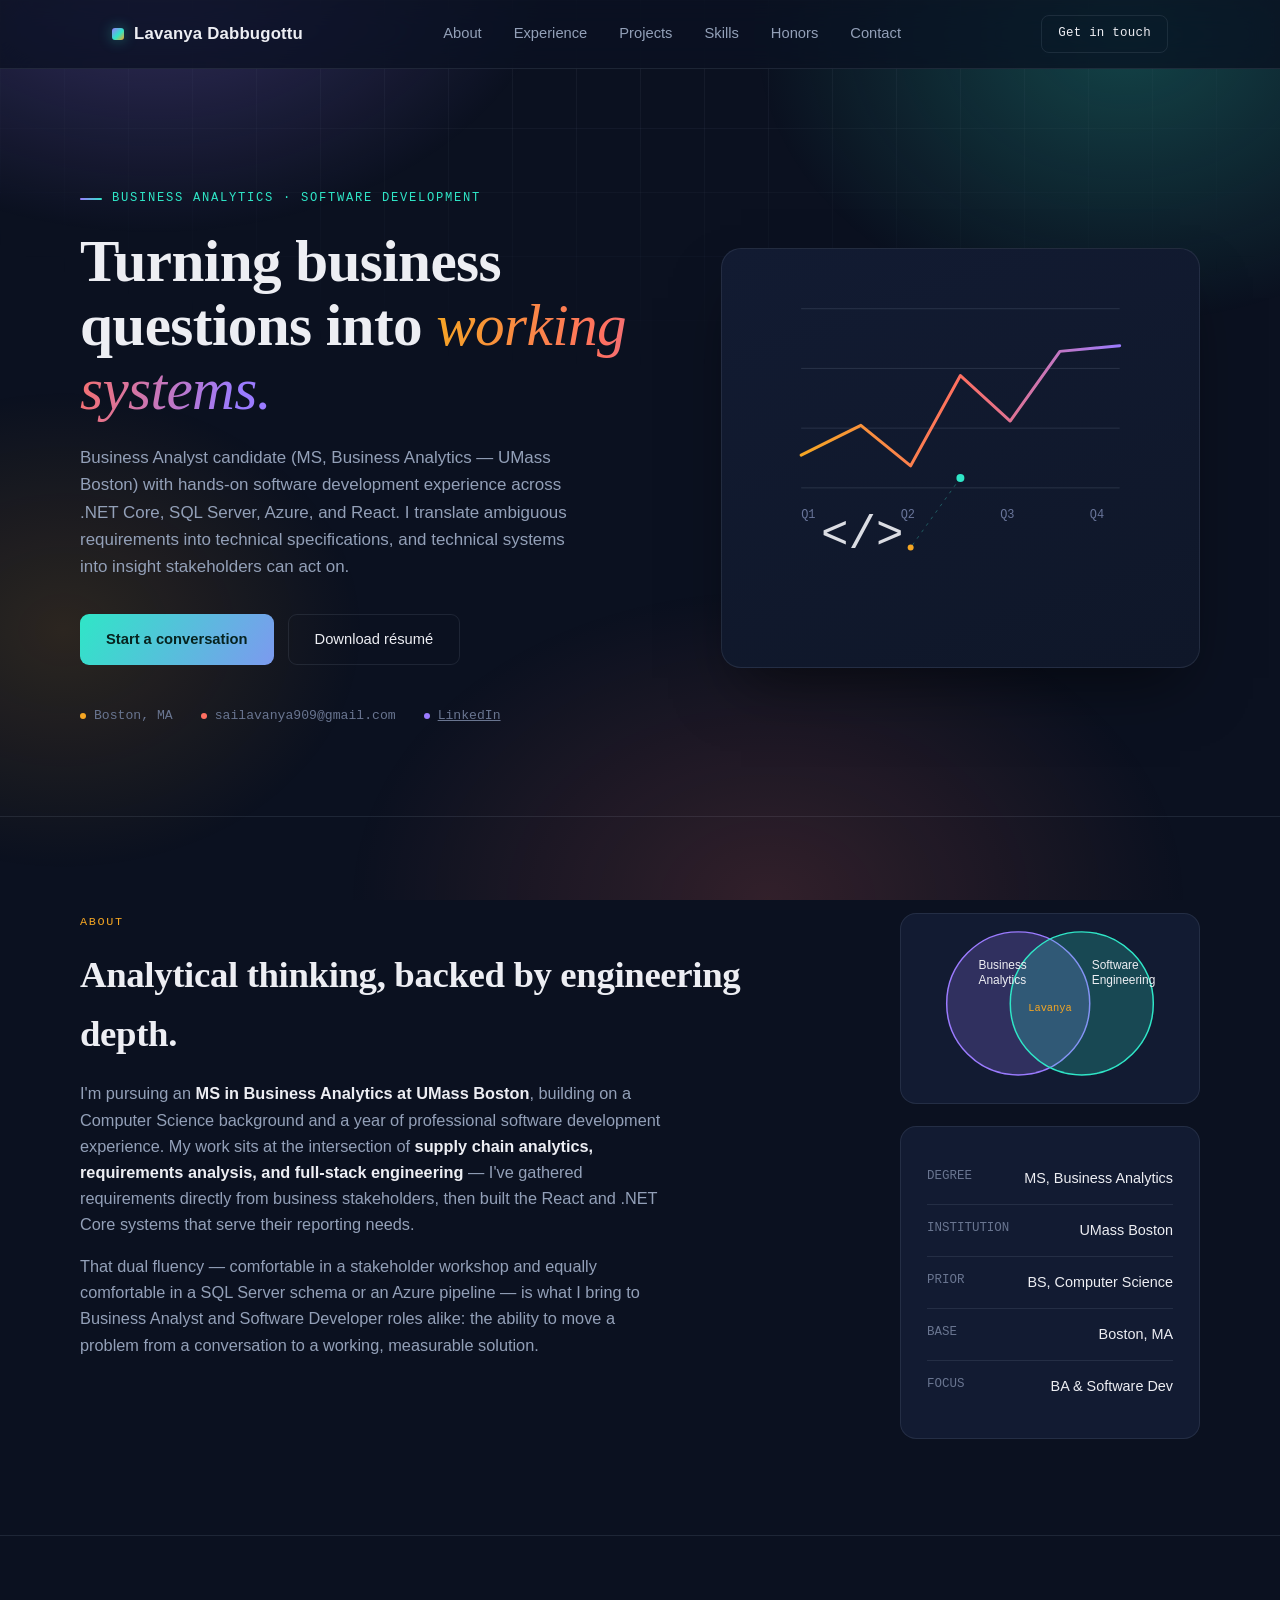
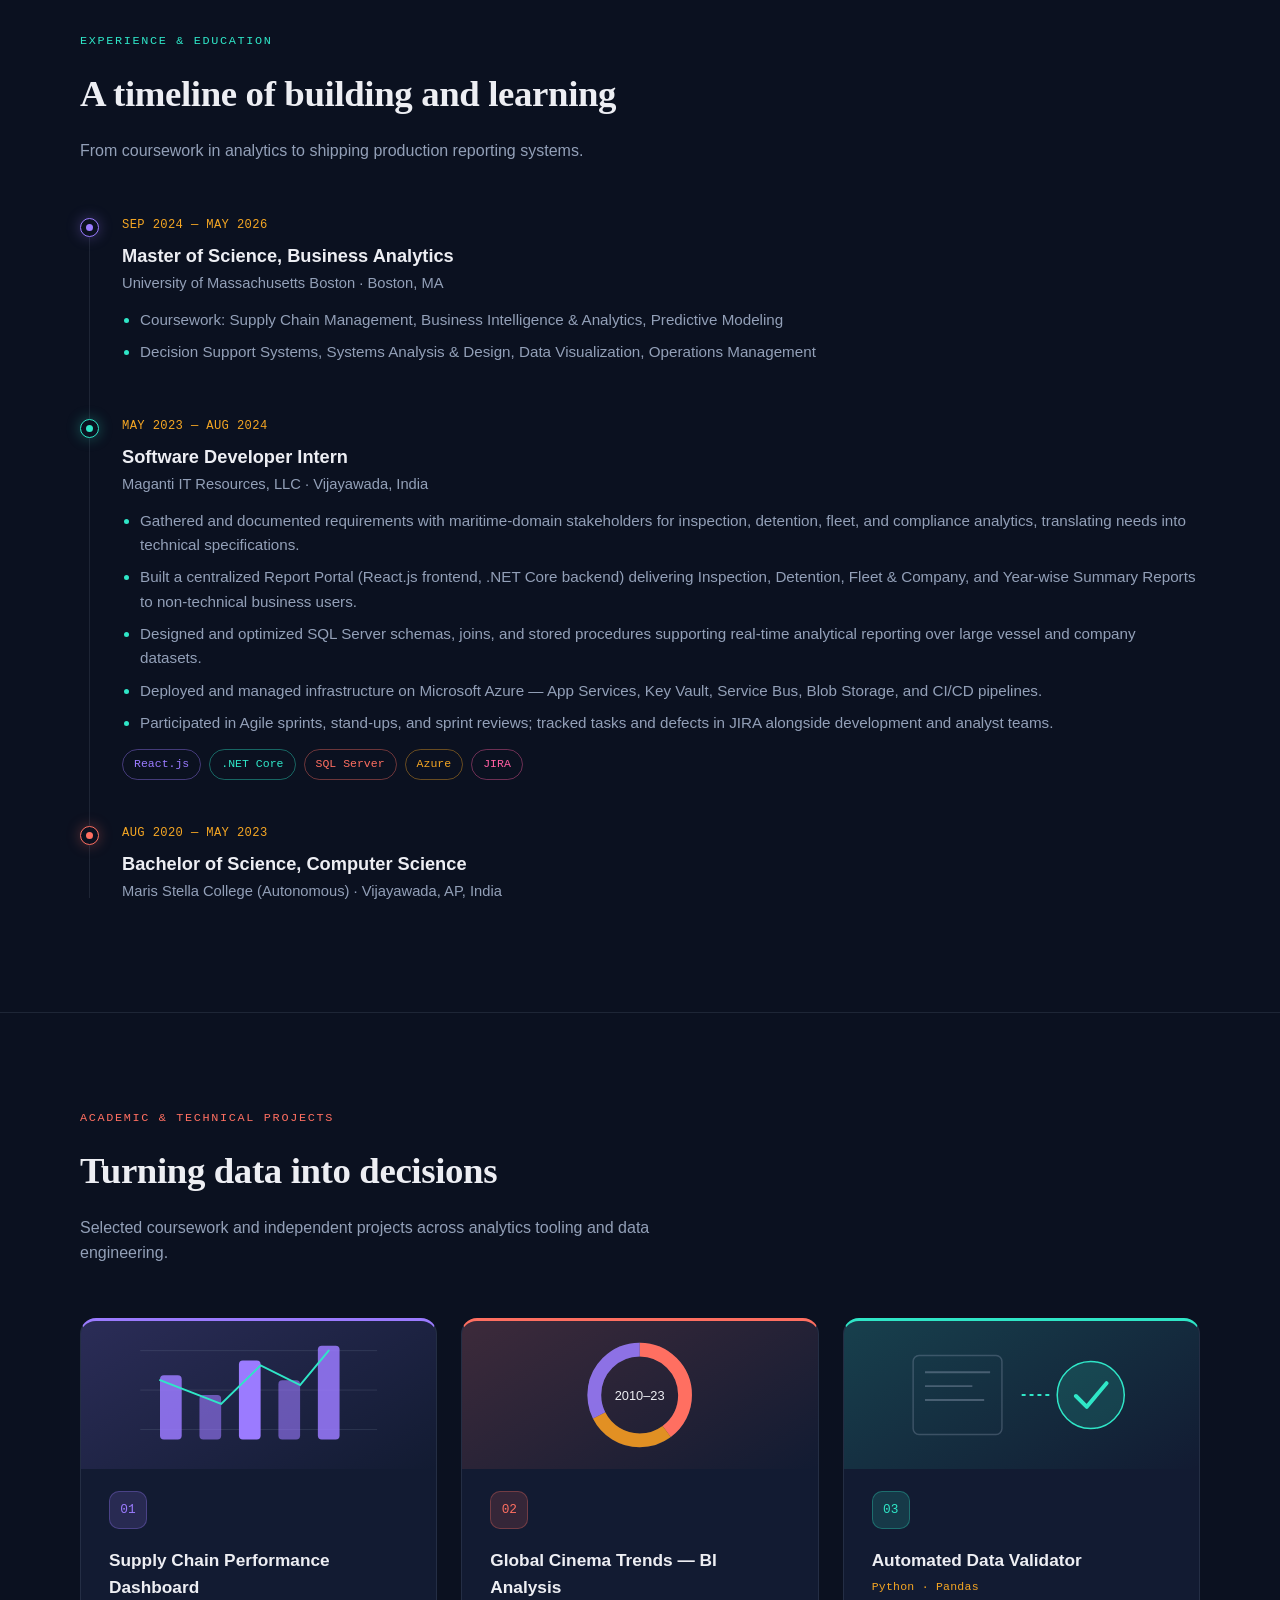
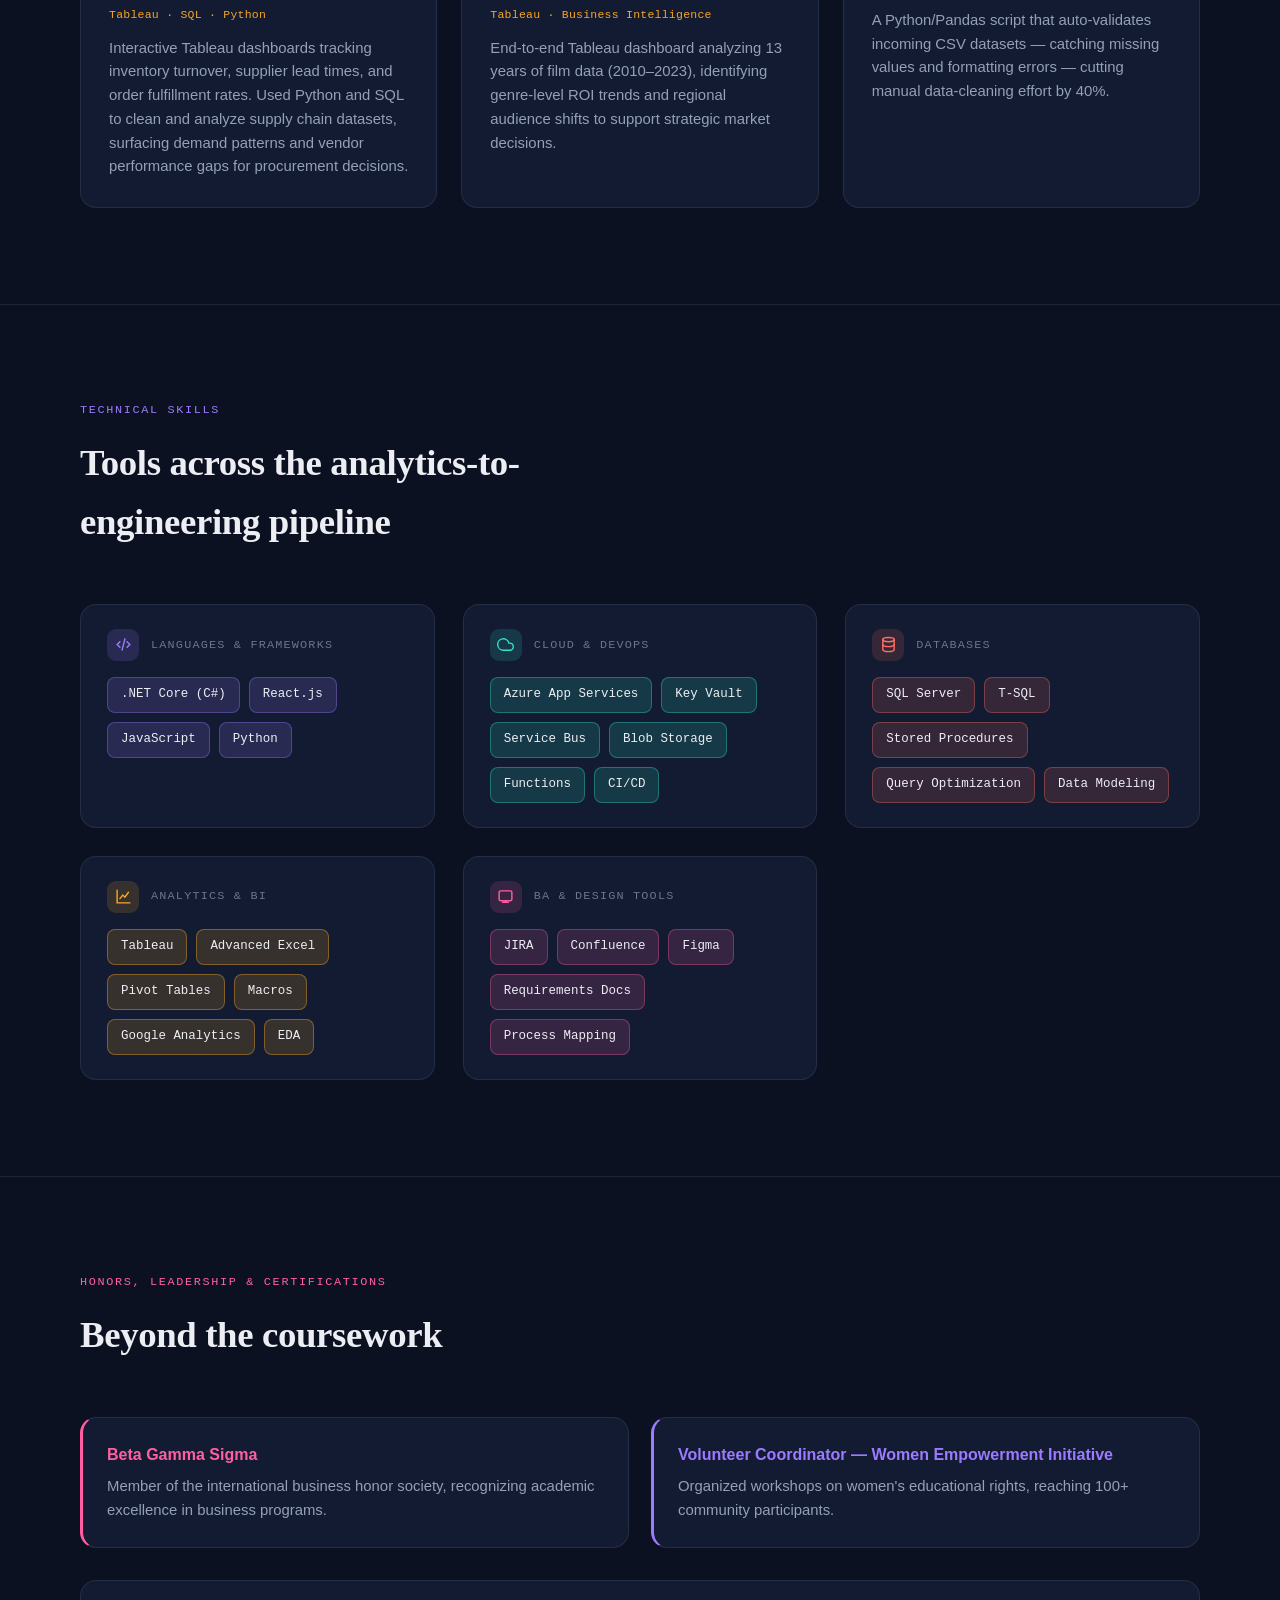
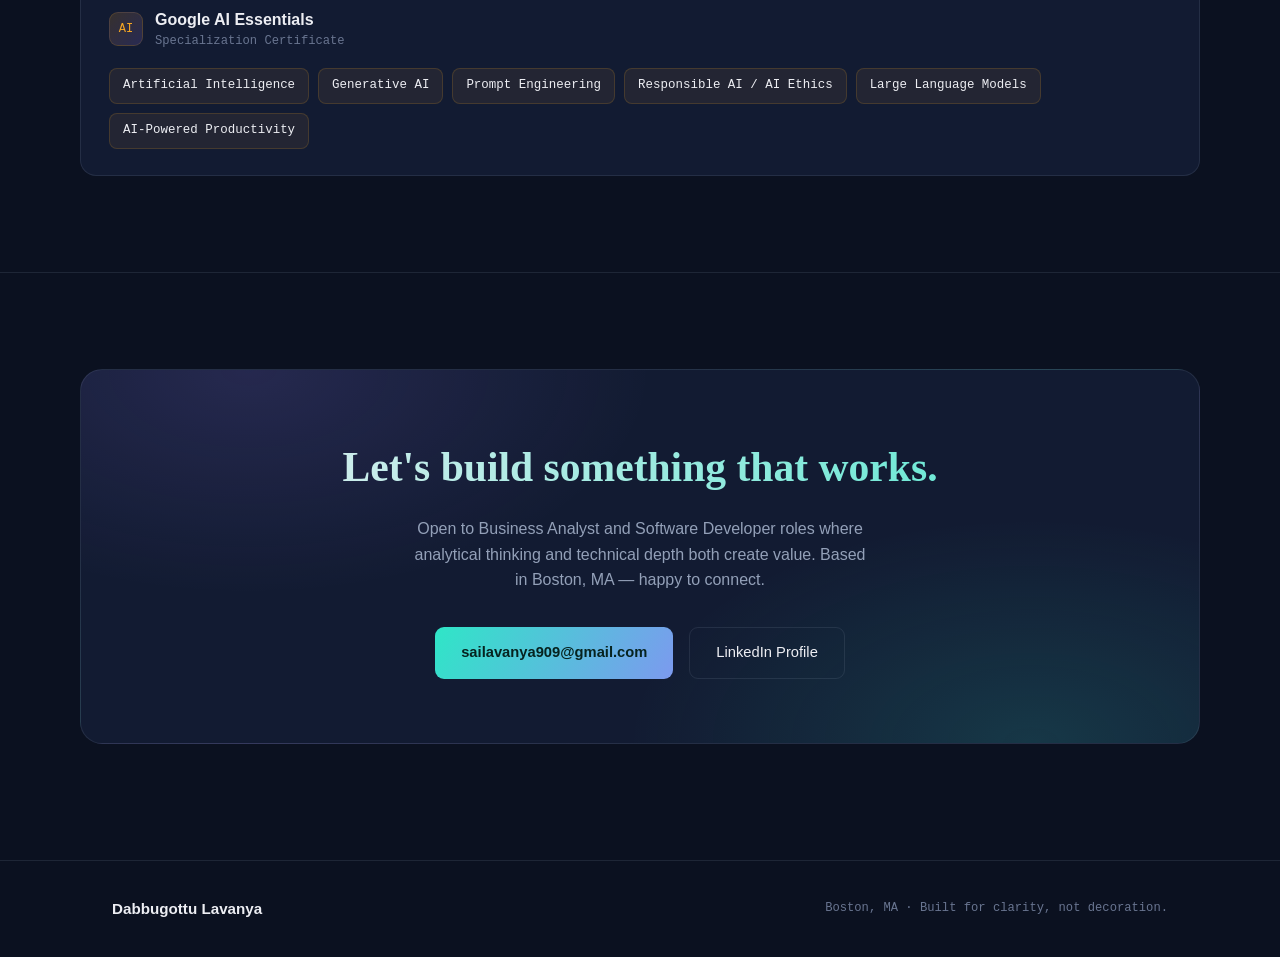
==== index.html @ cbd40937 "Add files via upload" ====
<!DOCTYPE html>
<html lang="en">
<head>
<meta charset="UTF-8">
<meta name="viewport" content="width=device-width, initial-scale=1.0">
<title>Dabbugottu Lavanya — Business Analyst &amp; Software Developer</title>
<meta name="description" content="Portfolio of Dabbugottu Lavanya — Business Analyst candidate and software developer bridging data, analytics, and engineering.">
<style>
  :root{
    --ink:#0B1120;
    --ink-2:#0F1729;
    --panel:#121B32;
    --line: rgba(148,163,184,0.14);
    --text:#EDEEF3;
    --muted:#93A0B8;
    --muted-2:#697590;
    --amber:#F5A623;
    --amber-soft: rgba(245,166,35,0.16);
    --teal:#2FE6C7;
    --teal-soft: rgba(47,230,199,0.15);
    --coral:#FF6F61;
    --coral-soft: rgba(255,111,97,0.15);
    --violet:#9B7BFF;
    --violet-soft: rgba(155,123,255,0.16);
    --pink:#FF5FA2;
    --pink-soft: rgba(255,95,162,0.15);
    --serif: "Fraunces", "Iowan Old Style", Georgia, serif;
    --display: "Space Grotesk", "Inter", sans-serif;
    --body: "Inter", -apple-system, BlinkMacSystemFont, "Segoe UI", sans-serif;
    --mono: "JetBrains Mono", ui-monospace, SFMono-Regular, Menlo, monospace;
  }

  *{box-sizing:border-box;}
  html{scroll-behavior:smooth;}
  body{
    margin:0;
    background:var(--ink);
    color:var(--text);
    font-family:var(--body);
    line-height:1.6;
    -webkit-font-smoothing:antialiased;
  }
  @media (prefers-reduced-motion: reduce){
    *{animation-duration:0.01ms !important; animation-iteration-count:1 !important; transition-duration:0.01ms !important; scroll-behavior:auto !important;}
  }

  .bg-grid{
    position:fixed; inset:0; z-index:0; pointer-events:none;
    background-image:
      linear-gradient(var(--line) 1px, transparent 1px),
      linear-gradient(90deg, var(--line) 1px, transparent 1px);
    background-size: 64px 64px;
    -webkit-mask-image: radial-gradient(ellipse 100% 60% at 50% 0%, black 10%, transparent 70%);
            mask-image: radial-gradient(ellipse 100% 60% at 50% 0%, black 10%, transparent 70%);
    opacity:0.6;
  }
  .bg-mesh{
    position:fixed; inset:0; z-index:0; pointer-events:none;
    background:
      radial-gradient(680px 480px at 12% -6%, rgba(155,123,255,0.30), transparent 60%),
      radial-gradient(620px 480px at 88% 4%, rgba(47,230,199,0.24), transparent 60%),
      radial-gradient(700px 520px at 60% 100%, rgba(255,111,97,0.16), transparent 60%),
      radial-gradient(500px 400px at 5% 70%, rgba(245,166,35,0.14), transparent 60%);
  }

  a{color:inherit;}
  .wrap{max-width:1120px; margin:0 auto; padding:0 32px; position:relative; z-index:1;}
  section{position:relative; z-index:1;}

  /* NAV */
  header#nav{
    position:sticky; top:0; z-index:100;
    background:rgba(11,17,32,0.78);
    backdrop-filter: blur(14px) saturate(140%);
    border-bottom:1px solid var(--line);
  }
  .navrow{max-width:1120px; margin:0 auto; padding:0 32px; height:68px; display:flex; align-items:center; justify-content:space-between;}
  .brand{font-family:var(--display); font-weight:600; font-size:1.05rem; letter-spacing:0.01em; display:flex; align-items:center; gap:10px;}
  .brand-mark{
    width:12px;height:12px;border-radius:3px;
    background: linear-gradient(135deg, var(--violet), var(--teal) 55%, var(--amber));
    box-shadow: 0 0 14px rgba(47,230,199,0.4);
  }
  nav.links{display:flex; gap:2rem; font-size:0.92rem; color:var(--muted);}
  nav.links a{position:relative; padding:6px 0; text-decoration:none; transition:color .25s ease;}
  nav.links a:hover{color:var(--text);}
  nav.links a::after{
    content:""; position:absolute; left:0; bottom:0; width:0; height:2px;
    background:linear-gradient(90deg, var(--teal), var(--violet)); transition:width .25s ease;
  }
  nav.links a:hover::after{width:100%;}
  .nav-cta{
    font-family:var(--mono); font-size:0.78rem; letter-spacing:0.02em;
    border:1px solid var(--line); padding:8px 16px; border-radius:8px;
    color:var(--text); text-decoration:none; transition:all .25s ease;
  }
  .nav-cta:hover{border-color:var(--violet); color:var(--violet); box-shadow:0 0 0 3px var(--violet-soft);}
  .navtoggle{display:none;}

  /* HERO */
  .hero{
    padding:120px 0 90px;
    display:grid; grid-template-columns: 1.1fr 0.9fr; gap:56px; align-items:center;
  }
  .eyebrow{
    font-family:var(--mono); font-size:0.76rem; letter-spacing:0.14em; text-transform:uppercase;
    color:var(--teal); display:flex; align-items:center; gap:10px; margin-bottom:22px;
  }
  .eyebrow::before{content:""; width:22px; height:2px; border-radius:2px; background:linear-gradient(90deg, var(--violet), var(--teal));}
  h1.hero-title{
    font-family:var(--serif); font-weight:600; font-size:clamp(2.4rem, 5vw, 3.7rem);
    line-height:1.08; margin:0 0 22px; letter-spacing:-0.01em;
  }
  h1.hero-title em{
    font-style:italic; font-weight:500;
    background: linear-gradient(100deg, var(--amber), var(--coral) 45%, var(--violet) 90%);
    -webkit-background-clip:text; background-clip:text; color:transparent;
  }
  .hero-desc{color:var(--muted); font-size:1.06rem; max-width:52ch; margin:0 0 34px;}
  .hero-cta{display:flex; gap:14px; flex-wrap:wrap; margin-bottom:40px;}
  .btn{
    font-family:var(--display); font-weight:500; font-size:0.92rem;
    padding:13px 26px; border-radius:9px; text-decoration:none; display:inline-flex; align-items:center; gap:8px;
    transition:transform .25s ease, box-shadow .25s ease, background .25s ease;
  }
  .btn-primary{background:linear-gradient(120deg, var(--teal), var(--violet) 140%); color:#06231F; font-weight:600;}
  .btn-primary:hover{transform:translateY(-2px); box-shadow:0 12px 30px rgba(155,123,255,0.32);}
  .btn-ghost{border:1px solid var(--line); color:var(--text);}
  .btn-ghost:hover{border-color:var(--coral); color:var(--coral); transform:translateY(-2px);}

  .hero-meta{display:flex; gap:28px; flex-wrap:wrap; font-family:var(--mono); font-size:0.82rem; color:var(--muted-2);}
  .hero-meta span{display:flex; align-items:center; gap:8px;}
  .hero-meta span:nth-child(1) .dot{background:var(--amber);}
  .hero-meta span:nth-child(2) .dot{background:var(--coral);}
  .hero-meta span:nth-child(3) .dot{background:var(--violet);}
  .dot{width:6px; height:6px; border-radius:50%; background:var(--amber); display:inline-block;}

  /* SIGNATURE VISUAL: data -> code */
  .signature{
    position:relative; height:420px; display:flex; align-items:center; justify-content:center;
  }
  .sig-card{
    position:relative; width:100%; height:100%; border-radius:20px;
    background: linear-gradient(160deg, var(--panel), var(--ink-2));
    border:1px solid var(--line);
    overflow:hidden;
    box-shadow: 0 30px 60px -20px rgba(0,0,0,0.55);
  }
  .sig-card svg{width:100%; height:100%; display:block;}

  /* SECTION GENERIC */
  .section{padding:96px 0;}
  .section-head{margin-bottom:52px; max-width:64ch;}
  .section-tag{
    font-family:var(--mono); font-size:0.74rem; letter-spacing:0.14em; text-transform:uppercase;
    color:var(--amber); margin-bottom:14px; display:block;
  }
  #experience .section-tag{color:var(--teal);}
  #projects .section-tag{color:var(--coral);}
  #skills .section-tag{color:var(--violet);}
  #honors .section-tag{color:var(--pink);}
  .section-title{font-family:var(--serif); font-size:clamp(1.7rem,3vw,2.3rem); font-weight:600; margin:0 0 14px; letter-spacing:-0.01em;}
  .section-sub{color:var(--muted); font-size:1rem; margin:0;}
  .divider{height:1px; background:var(--line); border:none; margin:0;}

  /* ABOUT */
  .about-grid{display:grid; grid-template-columns: 1fr 300px; gap:56px; align-items:start;}
  .about-text p{color:var(--muted); font-size:1.02rem; max-width:64ch;}
  .about-text strong{color:var(--text); font-weight:600;}
  .stat-panel{border:1px solid var(--line); border-radius:16px; padding:26px; background:var(--panel);}
  .about-visual{border:1px solid var(--line); border-radius:16px; background:var(--panel); margin-bottom:22px; overflow:hidden;}
  .about-visual svg{width:100%; height:auto; display:block;}
  .stat-row{display:flex; justify-content:space-between; padding:14px 0; border-bottom:1px solid var(--line); font-size:0.9rem;}
  .stat-row:last-child{border-bottom:none;}
  .stat-row span:first-child{color:var(--muted-2); font-family:var(--mono); font-size:0.78rem;}
  .stat-row span:last-child{color:var(--text); font-weight:500; text-align:right;}

  /* TIMELINE */
  .timeline{position:relative; margin-top:10px;}
  .timeline::before{
    content:""; position:absolute; left:9px; top:6px; bottom:6px; width:1px; background:var(--line);
  }
  .t-item{position:relative; padding:0 0 44px 42px;}
  .t-item:last-child{padding-bottom:0;}
  .t-dot{
    position:absolute; left:0; top:2px; width:19px; height:19px; border-radius:50%;
    background:var(--ink); border:1px solid var(--teal);
    display:flex; align-items:center; justify-content:center;
  }
  .t-dot::after{content:""; width:7px; height:7px; border-radius:50%; background:var(--teal);}
  .t-item:nth-child(1) .t-dot{border-color:var(--violet); box-shadow:0 0 14px rgba(155,123,255,0.35);}
  .t-item:nth-child(1) .t-dot::after{background:var(--violet);}
  .t-item:nth-child(2) .t-dot{border-color:var(--teal); box-shadow:0 0 14px rgba(47,230,199,0.35);}
  .t-item:nth-child(3) .t-dot{border-color:var(--coral); box-shadow:0 0 14px rgba(255,111,97,0.35);}
  .t-item:nth-child(3) .t-dot::after{background:var(--coral);}
  .t-period{font-family:var(--mono); font-size:0.76rem; color:var(--amber); letter-spacing:0.03em;}
  .t-role{font-family:var(--display); font-size:1.14rem; font-weight:600; margin:6px 0 2px;}
  .t-org{color:var(--muted); font-size:0.92rem; margin-bottom:12px;}
  .t-list{margin:0; padding-left:18px; color:var(--muted); font-size:0.95rem;}
  .t-list li{margin-bottom:8px;}
  .t-list li::marker{color:var(--teal);}
  .t-tags{display:flex; gap:8px; flex-wrap:wrap; margin-top:14px;}
  .tag{
    font-family:var(--mono); font-size:0.72rem; padding:5px 11px; border-radius:20px;
    border:1px solid var(--line); color:var(--muted);
  }
  .t-tags .tag:nth-child(1){border-color:rgba(155,123,255,0.4); color:var(--violet);}
  .t-tags .tag:nth-child(2){border-color:rgba(47,230,199,0.4); color:var(--teal);}
  .t-tags .tag:nth-child(3){border-color:rgba(255,111,97,0.4); color:var(--coral);}
  .t-tags .tag:nth-child(4){border-color:rgba(245,166,35,0.4); color:var(--amber);}
  .t-tags .tag:nth-child(5){border-color:rgba(255,95,162,0.4); color:var(--pink);}

  /* PROJECTS */
  .card-grid{display:grid; grid-template-columns:repeat(auto-fit,minmax(300px,1fr)); gap:24px;}
  .p-card{
    border:1px solid var(--line); border-radius:16px; padding:0 0 28px; background:var(--panel);
    border-top:3px solid transparent; overflow:hidden;
    transition: transform .3s ease, border-color .3s ease, box-shadow .3s ease;
  }
  .p-card:nth-child(1){border-top-color:var(--violet);}
  .p-card:nth-child(2){border-top-color:var(--coral);}
  .p-card:nth-child(3){border-top-color:var(--teal);}
  .p-card:hover{transform:translateY(-6px); box-shadow:0 20px 40px -18px rgba(0,0,0,0.55);}
  .p-card:nth-child(1):hover{border-color: rgba(155,123,255,0.4);}
  .p-card:nth-child(2):hover{border-color: rgba(255,111,97,0.4);}
  .p-card:nth-child(3):hover{border-color: rgba(47,230,199,0.4);}
  .p-visual{width:100%; height:148px; display:block;}
  .p-card:nth-child(1) .p-visual{background:linear-gradient(150deg, rgba(155,123,255,0.18), transparent);}
  .p-card:nth-child(2) .p-visual{background:linear-gradient(150deg, rgba(255,111,97,0.18), transparent);}
  .p-card:nth-child(3) .p-visual{background:linear-gradient(150deg, rgba(47,230,199,0.18), transparent);}
  .p-body{padding:22px 28px 0;}
  .p-icon{
    width:38px; height:38px; border-radius:10px; margin-bottom:18px;
    display:flex; align-items:center; justify-content:center; font-family:var(--mono); font-size:0.8rem;
  }
  .p-card:nth-child(1) .p-icon{background:var(--violet-soft); border:1px solid rgba(155,123,255,0.3); color:var(--violet);}
  .p-card:nth-child(2) .p-icon{background:var(--coral-soft); border:1px solid rgba(255,111,97,0.3); color:var(--coral);}
  .p-card:nth-child(3) .p-icon{background:var(--teal-soft); border:1px solid rgba(47,230,199,0.3); color:var(--teal);}
  .p-title{font-family:var(--display); font-size:1.08rem; font-weight:600; margin:0 0 4px;}
  .p-stack{font-family:var(--mono); font-size:0.72rem; color:var(--amber); margin-bottom:12px; letter-spacing:0.02em;}
  .p-desc{color:var(--muted); font-size:0.93rem; margin:0;}

  /* SKILLS */
  .skill-groups{display:grid; grid-template-columns:repeat(auto-fit,minmax(260px,1fr)); gap:28px;}
  .skill-card{border:1px solid var(--line); border-radius:16px; padding:24px 26px; background:var(--panel);}
  .skill-head{display:flex; align-items:center; gap:12px; margin-bottom:16px;}
  .skill-icon{width:32px; height:32px; border-radius:9px; display:flex; align-items:center; justify-content:center; flex-shrink:0;}
  .skill-icon svg{width:17px; height:17px;}
  .skill-card:nth-child(1) .skill-icon{background:var(--violet-soft); color:var(--violet);}
  .skill-card:nth-child(2) .skill-icon{background:var(--teal-soft); color:var(--teal);}
  .skill-card:nth-child(3) .skill-icon{background:var(--coral-soft); color:var(--coral);}
  .skill-card:nth-child(4) .skill-icon{background:var(--amber-soft); color:var(--amber);}
  .skill-card:nth-child(5) .skill-icon{background:var(--pink-soft); color:var(--pink);}
  .skill-cat{
    font-family:var(--mono); font-size:0.74rem; letter-spacing:0.1em; text-transform:uppercase;
    color:var(--muted-2); margin-bottom:0;
  }
  .chip-row{display:flex; flex-wrap:wrap; gap:9px;}
  .chip{
    font-family:var(--mono); font-size:0.78rem; padding:7px 13px; border-radius:8px;
    background:rgba(232,163,61,0.08); border:1px solid var(--amber-soft); color:var(--text);
    transition: background .25s ease, border-color .25s ease, transform .25s ease;
  }
  .chip:hover{transform:translateY(-2px);}
  .skill-card:nth-child(1) .chip{background:var(--violet-soft); border-color:rgba(155,123,255,0.35);}
  .skill-card:nth-child(1) .chip:hover{background:rgba(155,123,255,0.28);}
  .skill-card:nth-child(2) .chip{background:var(--teal-soft); border-color:rgba(47,230,199,0.35);}
  .skill-card:nth-child(2) .chip:hover{background:rgba(47,230,199,0.28);}
  .skill-card:nth-child(3) .chip{background:var(--coral-soft); border-color:rgba(255,111,97,0.35);}
  .skill-card:nth-child(3) .chip:hover{background:rgba(255,111,97,0.28);}
  .skill-card:nth-child(4) .chip{background:var(--amber-soft); border-color:rgba(245,166,35,0.4);}
  .skill-card:nth-child(4) .chip:hover{background:rgba(245,166,35,0.3);}
  .skill-card:nth-child(5) .chip{background:var(--pink-soft); border-color:rgba(255,95,162,0.35);}
  .skill-card:nth-child(5) .chip:hover{background:rgba(255,95,162,0.28);}

  /* HONORS */
  .honor-grid{display:grid; grid-template-columns:repeat(auto-fit,minmax(280px,1fr)); gap:22px;}
  .honor-card{border:1px solid var(--line); border-radius:16px; padding:24px; background:var(--panel); border-left:3px solid var(--pink);}
  .honor-card:nth-child(2){border-left-color:var(--violet);}
  .honor-card:nth-child(2) .honor-title{color:var(--violet);}
  .honor-title{font-family:var(--display); font-weight:600; font-size:1rem; margin:0 0 8px; color:var(--pink);}
  .honor-desc{color:var(--muted); font-size:0.93rem; margin:0;}

  .cert-strip{margin-top:32px; border:1px solid var(--line); border-radius:16px; padding:26px 28px; background:var(--panel);}
  .cert-head{display:flex; align-items:center; gap:12px; margin-bottom:16px;}
  .cert-badge{width:34px;height:34px;border-radius:9px; background:linear-gradient(135deg, var(--amber-soft), var(--violet-soft)); border:1px solid var(--amber-soft); display:flex; align-items:center; justify-content:center; color:var(--amber); font-family:var(--mono); font-size:0.75rem;}
  .cert-name{font-family:var(--display); font-weight:600; font-size:1rem;}
  .cert-issuer{font-family:var(--mono); font-size:0.76rem; color:var(--muted-2);}

  /* CONTACT */
  .contact{
    border:1px solid var(--line); border-radius:22px; padding:64px 48px; text-align:center;
    background:
      radial-gradient(ellipse 60% 100% at 15% 0%, rgba(155,123,255,0.14), transparent 60%),
      radial-gradient(ellipse 60% 100% at 85% 100%, rgba(47,230,199,0.14), transparent 60%),
      var(--panel);
  }
  .contact h2{font-family:var(--serif); font-size:clamp(1.8rem,3.4vw,2.6rem); margin:0 0 16px;
    background:linear-gradient(100deg, var(--text), var(--teal) 120%);
    -webkit-background-clip:text; background-clip:text; color:transparent;
  }
  .contact p{color:var(--muted); max-width:52ch; margin:0 auto 34px;}
  .contact-links{display:flex; gap:16px; justify-content:center; flex-wrap:wrap;}

  footer{border-top:1px solid var(--line); padding:36px 0; margin-top:20px;}
  .footer-row{display:flex; justify-content:space-between; align-items:center; flex-wrap:wrap; gap:14px;}
  .footer-brand{font-family:var(--display); font-weight:600; font-size:0.95rem;}
  .footer-note{font-family:var(--mono); font-size:0.76rem; color:var(--muted-2);}

  #toTop{
    position:fixed; right:26px; bottom:26px; width:46px; height:46px; border-radius:50%;
    background:var(--panel); border:1px solid var(--line); color:var(--teal);
    display:flex; align-items:center; justify-content:center; cursor:pointer;
    opacity:0; pointer-events:none; transition:all .3s ease; z-index:200;
  }
  #toTop.show{opacity:1; pointer-events:auto;}
  #toTop:hover{border-color:var(--teal); transform:translateY(-3px);}

  .reveal{opacity:0; transform:translateY(18px); transition:opacity .7s ease, transform .7s ease;}
  .reveal.in{opacity:1; transform:translateY(0);}

  @media (max-width: 860px){
    nav.links{display:none;}
    .hero{grid-template-columns:1fr; padding-top:100px;}
    .signature{height:280px; order:-1;}
    .about-grid{grid-template-columns:1fr;}
  }
  @media (max-width:520px){
    .wrap{padding:0 20px;}
    .navrow{padding:0 20px;}
    .contact{padding:44px 24px;}
  }
</style>
</head>
<body>

<div class="bg-mesh"></div>
<div class="bg-grid"></div>

<header id="nav">
  <div class="navrow">
    <div class="brand"><span class="brand-mark"></span>Lavanya Dabbugottu</div>
    <nav class="links">
      <a href="#about">About</a>
      <a href="#experience">Experience</a>
      <a href="#projects">Projects</a>
      <a href="#skills">Skills</a>
      <a href="#honors">Honors</a>
      <a href="#contact">Contact</a>
    </nav>
    <a class="nav-cta" href="mailto:sailavanya909@gmail.com">Get in touch</a>
  </div>
</header>

<section class="hero wrap">
  <div>
    <span class="eyebrow">Business Analytics · Software Development</span>
    <h1 class="hero-title">Turning business questions into <em>working systems.</em></h1>
    <p class="hero-desc">Business Analyst candidate (MS, Business Analytics — UMass Boston) with hands-on software development experience across .NET Core, SQL Server, Azure, and React. I translate ambiguous requirements into technical specifications, and technical systems into insight stakeholders can act on.</p>
    <div class="hero-cta">
      <a class="btn btn-primary" href="#contact">Start a conversation</a>
      <a class="btn btn-ghost" href="resume.pdf" download>Download résumé</a>
    </div>
    <div class="hero-meta">
      <span><span class="dot"></span>Boston, MA</span>
      <span><span class="dot"></span>sailavanya909@gmail.com</span>
      <span><span class="dot"></span><a href="https://linkedin.com/in/lavanya-dabbugottu-8b7a2323a" target="_blank" rel="noopener">LinkedIn</a></span>
    </div>
  </div>
  <div class="signature">
    <div class="sig-card">
      <svg viewBox="0 0 400 420" xmlns="http://www.w3.org/2000/svg">
        <defs>
          <linearGradient id="lineGrad" x1="0" y1="0" x2="1" y2="0">
            <stop offset="0%" stop-color="#F5A623"/>
            <stop offset="50%" stop-color="#FF6F61"/>
            <stop offset="100%" stop-color="#9B7BFF"/>
          </linearGradient>
        </defs>
        <g stroke="rgba(148,163,184,0.18)" stroke-width="1">
          <line x1="40" y1="60" x2="360" y2="60"/>
          <line x1="40" y1="120" x2="360" y2="120"/>
          <line x1="40" y1="180" x2="360" y2="180"/>
          <line x1="40" y1="240" x2="360" y2="240"/>
        </g>
        <polyline points="40,220 100,190 150,205 200,140 250,160 300,90 360,110"
          fill="none" stroke="url(#lineGrad)" stroke-width="3" stroke-linecap="round" stroke-linejoin="round">
          <animate attributeName="points"
            values="40,220 100,190 150,205 200,140 250,160 300,90 360,110;
                    40,200 100,170 150,225 200,120 250,180 300,110 360,90;
                    40,220 100,190 150,205 200,140 250,160 300,90 360,110"
            dur="7s" repeatCount="indefinite"/>
        </polyline>
        <g font-family="JetBrains Mono, monospace" font-size="12" fill="#69759A">
          <text x="40" y="270">Q1</text>
          <text x="140" y="270">Q2</text>
          <text x="240" y="270">Q3</text>
          <text x="330" y="270">Q4</text>
        </g>
        <g transform="translate(60,300)">
          <text font-family="Space Grotesk, monospace" font-size="46" fill="#EDEEF3" opacity="0.92">&lt;/&gt;</text>
        </g>
        <g stroke="rgba(63,214,196,0.35)" stroke-width="1" stroke-dasharray="3 5">
          <line x1="200" y1="230" x2="150" y2="300"/>
        </g>
        <circle cx="200" cy="230" r="4" fill="#2FE6C7"/>
        <circle cx="150" cy="300" r="3" fill="#F5A623"/>
      </svg>
    </div>
  </div>
</section>

<hr class="divider">

<section id="about" class="section wrap reveal">
  <div class="about-grid">
    <div class="about-text">
      <span class="section-tag">About</span>
      <h2 class="section-title">Analytical thinking, backed by engineering depth.</h2>
      <p>I'm pursuing an <strong>MS in Business Analytics at UMass Boston</strong>, building on a Computer Science background and a year of professional software development experience. My work sits at the intersection of <strong>supply chain analytics, requirements analysis, and full-stack engineering</strong> — I've gathered requirements directly from business stakeholders, then built the React and .NET Core systems that serve their reporting needs.</p>
      <p>That dual fluency — comfortable in a stakeholder workshop and equally comfortable in a SQL Server schema or an Azure pipeline — is what I bring to Business Analyst and Software Developer roles alike: the ability to move a problem from a conversation to a working, measurable solution.</p>
    </div>
    <div>
      <div class="about-visual">
        <svg viewBox="0 0 300 190" xmlns="http://www.w3.org/2000/svg">
          <circle cx="118" cy="90" r="72" fill="rgba(155,123,255,0.22)" stroke="#9B7BFF" stroke-width="1.5"/>
          <circle cx="182" cy="90" r="72" fill="rgba(47,230,199,0.22)" stroke="#2FE6C7" stroke-width="1.5"/>
          <text x="78" y="55" font-family="Space Grotesk, sans-serif" font-size="12" fill="#EDEEF3">Business</text>
          <text x="78" y="70" font-family="Space Grotesk, sans-serif" font-size="12" fill="#EDEEF3">Analytics</text>
          <text x="192" y="55" font-family="Space Grotesk, sans-serif" font-size="12" fill="#EDEEF3">Software</text>
          <text x="192" y="70" font-family="Space Grotesk, sans-serif" font-size="12" fill="#EDEEF3">Engineering</text>
          <text x="150" y="98" font-family="JetBrains Mono, monospace" font-size="10.5" fill="#F5A623" text-anchor="middle">Lavanya</text>
        </svg>
      </div>
      <div class="stat-panel">
      <div class="stat-row"><span>DEGREE</span><span>MS, Business Analytics</span></div>
      <div class="stat-row"><span>INSTITUTION</span><span>UMass Boston</span></div>
      <div class="stat-row"><span>PRIOR</span><span>BS, Computer Science</span></div>
      <div class="stat-row"><span>BASE</span><span>Boston, MA</span></div>
      <div class="stat-row"><span>FOCUS</span><span>BA &amp; Software Dev</span></div>
      </div>
    </div>
  </div>
</section>

<hr class="divider">

<section id="experience" class="section wrap reveal">
  <div class="section-head">
    <span class="section-tag">Experience &amp; Education</span>
    <h2 class="section-title">A timeline of building and learning</h2>
    <p class="section-sub">From coursework in analytics to shipping production reporting systems.</p>
  </div>
  <div class="timeline">
    <div class="t-item">
      <div class="t-dot"></div>
      <div class="t-period">SEP 2024 — MAY 2026</div>
      <div class="t-role">Master of Science, Business Analytics</div>
      <div class="t-org">University of Massachusetts Boston · Boston, MA</div>
      <ul class="t-list">
        <li>Coursework: Supply Chain Management, Business Intelligence &amp; Analytics, Predictive Modeling</li>
        <li>Decision Support Systems, Systems Analysis &amp; Design, Data Visualization, Operations Management</li>
      </ul>
    </div>
    <div class="t-item">
      <div class="t-dot"></div>
      <div class="t-period">MAY 2023 — AUG 2024</div>
      <div class="t-role">Software Developer Intern</div>
      <div class="t-org">Maganti IT Resources, LLC · Vijayawada, India</div>
      <ul class="t-list">
        <li>Gathered and documented requirements with maritime-domain stakeholders for inspection, detention, fleet, and compliance analytics, translating needs into technical specifications.</li>
        <li>Built a centralized Report Portal (React.js frontend, .NET Core backend) delivering Inspection, Detention, Fleet &amp; Company, and Year-wise Summary Reports to non-technical business users.</li>
        <li>Designed and optimized SQL Server schemas, joins, and stored procedures supporting real-time analytical reporting over large vessel and company datasets.</li>
        <li>Deployed and managed infrastructure on Microsoft Azure — App Services, Key Vault, Service Bus, Blob Storage, and CI/CD pipelines.</li>
        <li>Participated in Agile sprints, stand-ups, and sprint reviews; tracked tasks and defects in JIRA alongside development and analyst teams.</li>
      </ul>
      <div class="t-tags">
        <span class="tag">React.js</span><span class="tag">.NET Core</span><span class="tag">SQL Server</span><span class="tag">Azure</span><span class="tag">JIRA</span>
      </div>
    </div>
    <div class="t-item">
      <div class="t-dot"></div>
      <div class="t-period">AUG 2020 — MAY 2023</div>
      <div class="t-role">Bachelor of Science, Computer Science</div>
      <div class="t-org">Maris Stella College (Autonomous) · Vijayawada, AP, India</div>
    </div>
  </div>
</section>

<hr class="divider">

<section id="projects" class="section wrap reveal">
  <div class="section-head">
    <span class="section-tag">Academic &amp; Technical Projects</span>
    <h2 class="section-title">Turning data into decisions</h2>
    <p class="section-sub">Selected coursework and independent projects across analytics tooling and data engineering.</p>
  </div>
  <div class="card-grid">
    <div class="p-card">
      <svg class="p-visual" viewBox="0 0 300 150" xmlns="http://www.w3.org/2000/svg">
        <g stroke="rgba(148,163,184,0.16)"><line x1="30" y1="30" x2="270" y2="30"/><line x1="30" y1="70" x2="270" y2="70"/><line x1="30" y1="110" x2="270" y2="110"/></g>
        <rect x="50" y="55" width="22" height="65" rx="4" fill="#9B7BFF" opacity="0.85"/>
        <rect x="90" y="75" width="22" height="45" rx="4" fill="#9B7BFF" opacity="0.6"/>
        <rect x="130" y="40" width="22" height="80" rx="4" fill="#9B7BFF"/>
        <rect x="170" y="60" width="22" height="60" rx="4" fill="#9B7BFF" opacity="0.6"/>
        <rect x="210" y="25" width="22" height="95" rx="4" fill="#9B7BFF" opacity="0.85"/>
        <path d="M50 60 L112 84 L152 45 L192 65 L221 30" fill="none" stroke="#2FE6C7" stroke-width="2" stroke-linecap="round"/>
      </svg>
      <div class="p-body">
      <div class="p-icon">01</div>
      <div class="p-title">Supply Chain Performance Dashboard</div>
      <div class="p-stack">Tableau · SQL · Python</div>
      <p class="p-desc">Interactive Tableau dashboards tracking inventory turnover, supplier lead times, and order fulfillment rates. Used Python and SQL to clean and analyze supply chain datasets, surfacing demand patterns and vendor performance gaps for procurement decisions.</p>
      </div>
    </div>
    <div class="p-card">
      <svg class="p-visual" viewBox="0 0 300 150" xmlns="http://www.w3.org/2000/svg">
        <circle cx="150" cy="75" r="46" fill="none" stroke="rgba(148,163,184,0.2)" stroke-width="14"/>
        <circle cx="150" cy="75" r="46" fill="none" stroke="#FF6F61" stroke-width="14" stroke-dasharray="115 289" stroke-dashoffset="0" transform="rotate(-90 150 75)"/>
        <circle cx="150" cy="75" r="46" fill="none" stroke="#FF9F1C" stroke-width="14" stroke-dasharray="80 289" stroke-dashoffset="-115" transform="rotate(-90 150 75)" opacity="0.85"/>
        <circle cx="150" cy="75" r="46" fill="none" stroke="#9B7BFF" stroke-width="14" stroke-dasharray="94 289" stroke-dashoffset="-195" transform="rotate(-90 150 75)" opacity="0.85"/>
        <text x="150" y="80" text-anchor="middle" font-family="Space Grotesk, sans-serif" font-size="13" fill="#EDEEF3">2010–23</text>
      </svg>
      <div class="p-body">
      <div class="p-icon">02</div>
      <div class="p-title">Global Cinema Trends — BI Analysis</div>
      <div class="p-stack">Tableau · Business Intelligence</div>
      <p class="p-desc">End-to-end Tableau dashboard analyzing 13 years of film data (2010–2023), identifying genre-level ROI trends and regional audience shifts to support strategic market decisions.</p>
      </div>
    </div>
    <div class="p-card">
      <svg class="p-visual" viewBox="0 0 300 150" xmlns="http://www.w3.org/2000/svg">
        <rect x="40" y="35" width="90" height="80" rx="6" fill="none" stroke="rgba(148,163,184,0.3)" stroke-width="1.5"/>
        <line x1="52" y1="52" x2="118" y2="52" stroke="rgba(148,163,184,0.4)" stroke-width="2"/>
        <line x1="52" y1="66" x2="100" y2="66" stroke="rgba(148,163,184,0.4)" stroke-width="2"/>
        <line x1="52" y1="80" x2="112" y2="80" stroke="rgba(148,163,184,0.4)" stroke-width="2"/>
        <path d="M150 75 L180 75" stroke="#2FE6C7" stroke-width="2" stroke-dasharray="4 4"/>
        <circle cx="220" cy="75" r="34" fill="rgba(47,230,199,0.14)" stroke="#2FE6C7" stroke-width="1.5"/>
        <path d="M205 76 l11 11 l20 -24" fill="none" stroke="#2FE6C7" stroke-width="4" stroke-linecap="round" stroke-linejoin="round"/>
      </svg>
      <div class="p-body">
      <div class="p-icon">03</div>
      <div class="p-title">Automated Data Validator</div>
      <div class="p-stack">Python · Pandas</div>
      <p class="p-desc">A Python/Pandas script that auto-validates incoming CSV datasets — catching missing values and formatting errors — cutting manual data-cleaning effort by 40%.</p>
      </div>
    </div>
  </div>
</section>

<hr class="divider">

<section id="skills" class="section wrap reveal">
  <div class="section-head">
    <span class="section-tag">Technical Skills</span>
    <h2 class="section-title">Tools across the analytics-to-engineering pipeline</h2>
  </div>
  <div class="skill-groups">
    <div class="skill-card">
      <div class="skill-head">
        <div class="skill-icon"><svg viewBox="0 0 24 24" fill="none" stroke="currentColor" stroke-width="2" stroke-linecap="round"><polyline points="7 8 3 12 7 16"/><polyline points="17 8 21 12 17 16"/><line x1="14" y1="4" x2="10" y2="20"/></svg></div>
        <div class="skill-cat">Languages &amp; Frameworks</div>
      </div>
      <div class="chip-row">
        <span class="chip">.NET Core (C#)</span><span class="chip">React.js</span><span class="chip">JavaScript</span><span class="chip">Python</span>
      </div>
    </div>
    <div class="skill-card">
      <div class="skill-head">
        <div class="skill-icon"><svg viewBox="0 0 24 24" fill="none" stroke="currentColor" stroke-width="2" stroke-linecap="round"><path d="M18 10h-1.26A8 8 0 1 0 9 20h9a5 5 0 0 0 0-10z"/></svg></div>
        <div class="skill-cat">Cloud &amp; DevOps</div>
      </div>
      <div class="chip-row">
        <span class="chip">Azure App Services</span><span class="chip">Key Vault</span><span class="chip">Service Bus</span><span class="chip">Blob Storage</span><span class="chip">Functions</span><span class="chip">CI/CD</span>
      </div>
    </div>
    <div class="skill-card">
      <div class="skill-head">
        <div class="skill-icon"><svg viewBox="0 0 24 24" fill="none" stroke="currentColor" stroke-width="2" stroke-linecap="round"><ellipse cx="12" cy="5" rx="8" ry="3"/><path d="M4 5v14c0 1.66 3.58 3 8 3s8-1.34 8-3V5"/><path d="M4 12c0 1.66 3.58 3 8 3s8-1.34 8-3"/></svg></div>
        <div class="skill-cat">Databases</div>
      </div>
      <div class="chip-row">
        <span class="chip">SQL Server</span><span class="chip">T-SQL</span><span class="chip">Stored Procedures</span><span class="chip">Query Optimization</span><span class="chip">Data Modeling</span>
      </div>
    </div>
    <div class="skill-card">
      <div class="skill-head">
        <div class="skill-icon"><svg viewBox="0 0 24 24" fill="none" stroke="currentColor" stroke-width="2" stroke-linecap="round"><path d="M3 3v18h18"/><path d="M7 15l4-5 3 3 5-7"/></svg></div>
        <div class="skill-cat">Analytics &amp; BI</div>
      </div>
      <div class="chip-row">
        <span class="chip">Tableau</span><span class="chip">Advanced Excel</span><span class="chip">Pivot Tables</span><span class="chip">Macros</span><span class="chip">Google Analytics</span><span class="chip">EDA</span>
      </div>
    </div>
    <div class="skill-card">
      <div class="skill-head">
        <div class="skill-icon"><svg viewBox="0 0 24 24" fill="none" stroke="currentColor" stroke-width="2" stroke-linecap="round"><rect x="3" y="4" width="18" height="14" rx="2"/><path d="M8 20h8M12 18v2"/></svg></div>
        <div class="skill-cat">BA &amp; Design Tools</div>
      </div>
      <div class="chip-row">
        <span class="chip">JIRA</span><span class="chip">Confluence</span><span class="chip">Figma</span><span class="chip">Requirements Docs</span><span class="chip">Process Mapping</span>
      </div>
    </div>
  </div>
</section>

<hr class="divider">

<section id="honors" class="section wrap reveal">
  <div class="section-head">
    <span class="section-tag">Honors, Leadership &amp; Certifications</span>
    <h2 class="section-title">Beyond the coursework</h2>
  </div>
  <div class="honor-grid">
    <div class="honor-card">
      <div class="honor-title">Beta Gamma Sigma</div>
      <p class="honor-desc">Member of the international business honor society, recognizing academic excellence in business programs.</p>
    </div>
    <div class="honor-card">
      <div class="honor-title">Volunteer Coordinator — Women Empowerment Initiative</div>
      <p class="honor-desc">Organized workshops on women's educational rights, reaching 100+ community participants.</p>
    </div>
  </div>
  <div class="cert-strip">
    <div class="cert-head">
      <div class="cert-badge">AI</div>
      <div>
        <div class="cert-name">Google AI Essentials</div>
        <div class="cert-issuer">Specialization Certificate</div>
      </div>
    </div>
    <div class="chip-row">
      <span class="chip">Artificial Intelligence</span>
      <span class="chip">Generative AI</span>
      <span class="chip">Prompt Engineering</span>
      <span class="chip">Responsible AI / AI Ethics</span>
      <span class="chip">Large Language Models</span>
      <span class="chip">AI-Powered Productivity</span>
    </div>
  </div>
</section>

<hr class="divider">

<section id="contact" class="section wrap reveal">
  <div class="contact">
    <h2>Let's build something that works.</h2>
    <p>Open to Business Analyst and Software Developer roles where analytical thinking and technical depth both create value. Based in Boston, MA — happy to connect.</p>
    <div class="contact-links">
      <a class="btn btn-primary" href="mailto:sailavanya909@gmail.com">sailavanya909@gmail.com</a>
      <a class="btn btn-ghost" href="https://linkedin.com/in/lavanya-dabbugottu-8b7a2323a" target="_blank" rel="noopener">LinkedIn Profile</a>
    </div>
  </div>
</section>

<footer>
  <div class="wrap footer-row">
    <div class="footer-brand">Dabbugottu Lavanya</div>
    <div class="footer-note">Boston, MA · Built for clarity, not decoration.</div>
  </div>
</footer>

<div id="toTop" title="Back to top">↑</div>

<script>
  // Back to top
  const toTop = document.getElementById('toTop');
  window.addEventListener('scroll', () => {
    if (window.scrollY > 480) toTop.classList.add('show');
    else toTop.classList.remove('show');
  });
  toTop.addEventListener('click', () => window.scrollTo({top:0, behavior:'smooth'}));

  // Scroll reveal
  const reveals = document.querySelectorAll('.reveal');
  const io = new IntersectionObserver((entries) => {
    entries.forEach(e => {
      if (e.isIntersecting){ e.target.classList.add('in'); io.unobserve(e.target); }
    });
  }, {threshold:0.12});
  reveals.forEach(el => io.observe(el));

  // Smooth scroll for nav links (in-page anchors)
  document.querySelectorAll('a[href^="#"]').forEach(a => {
    a.addEventListener('click', (e) => {
      const target = document.querySelector(a.getAttribute('href'));
      if (target){
        e.preventDefault();
        target.scrollIntoView({behavior:'smooth', block:'start'});
      }
    });
  });
</script>

</body>
</html>
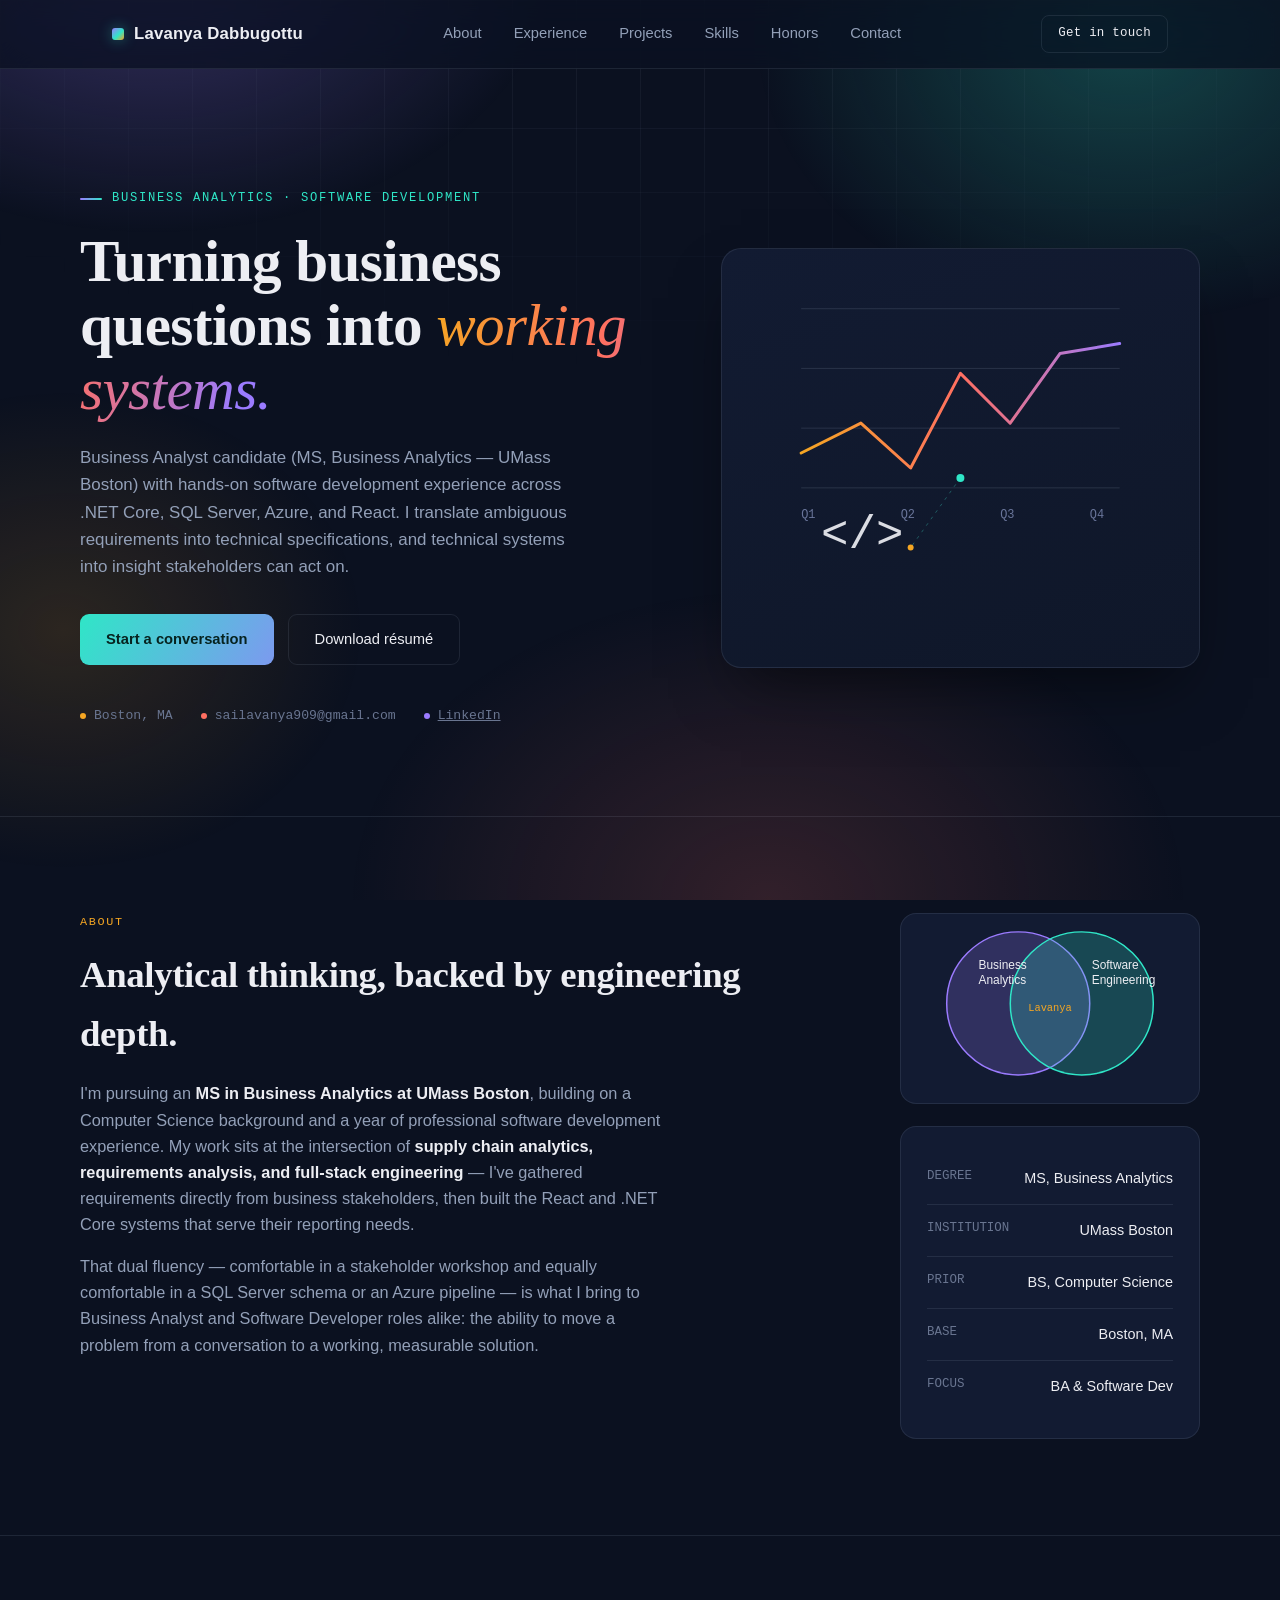
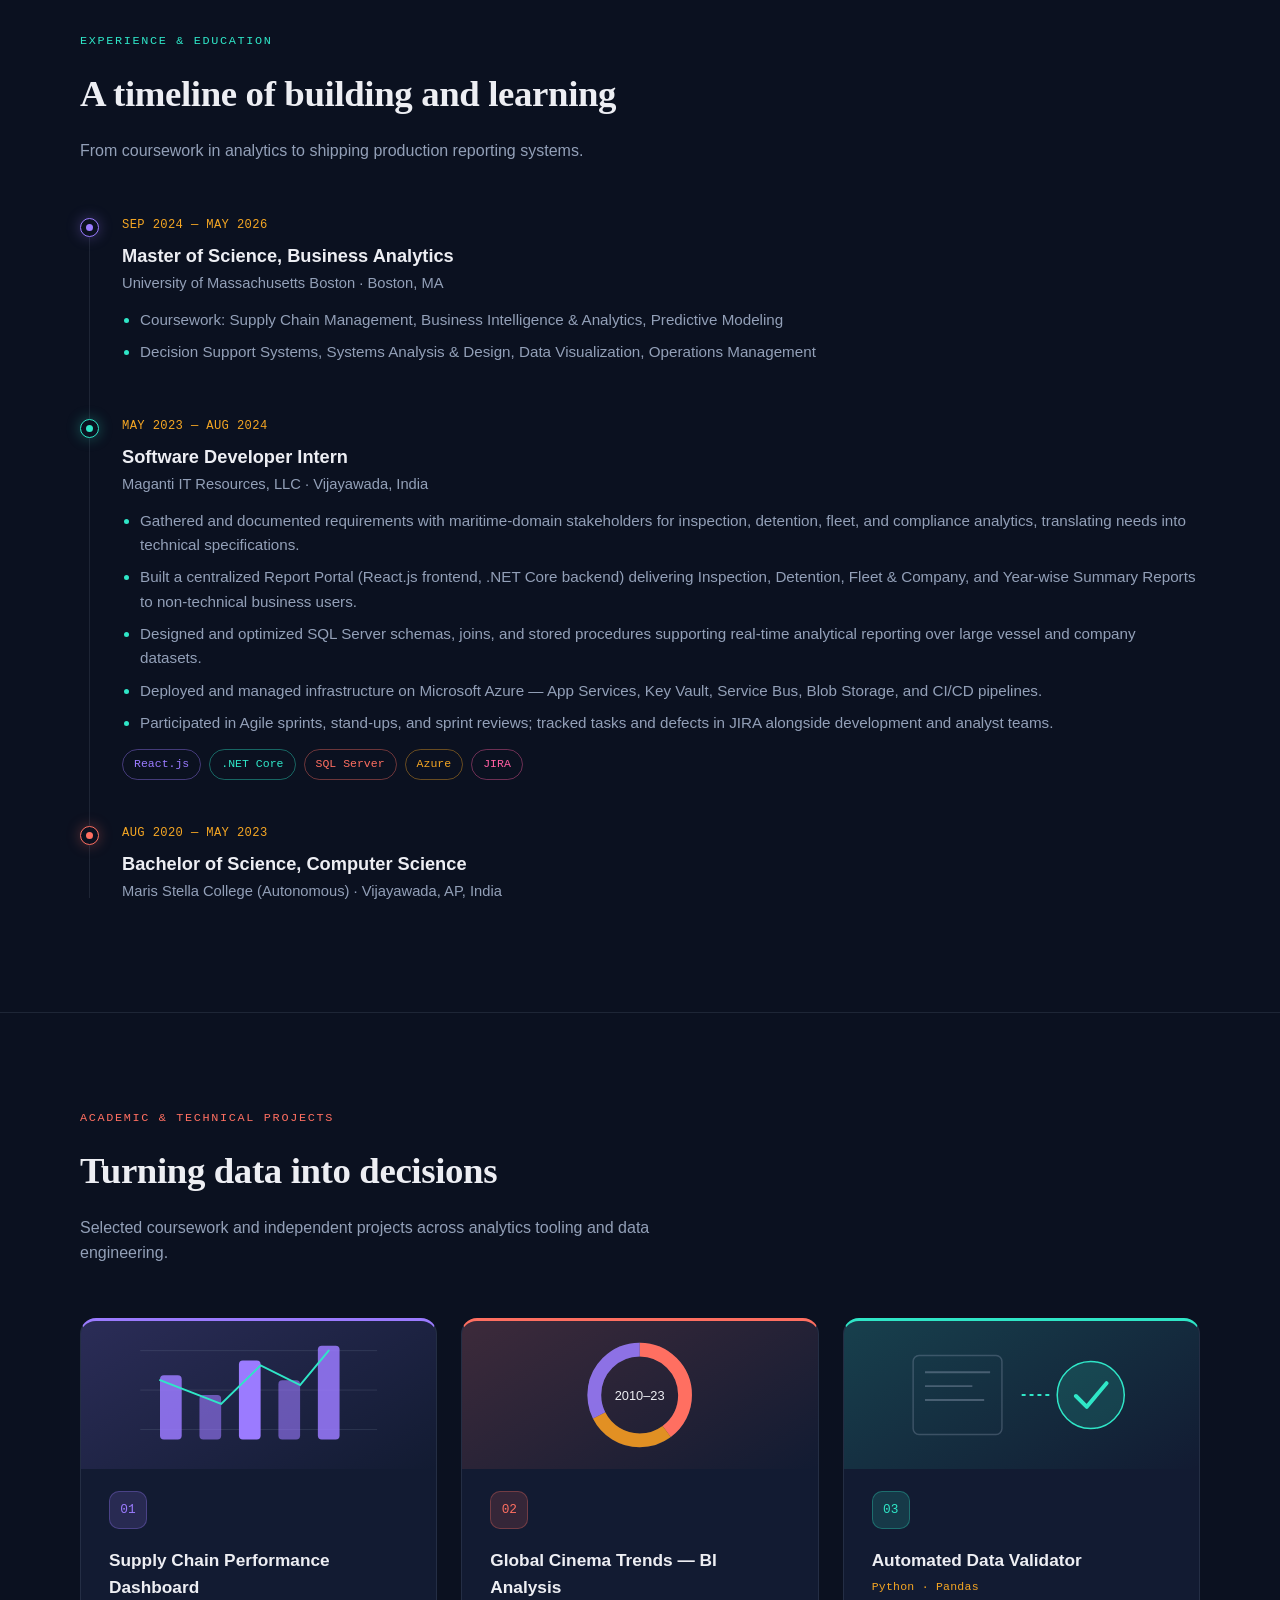
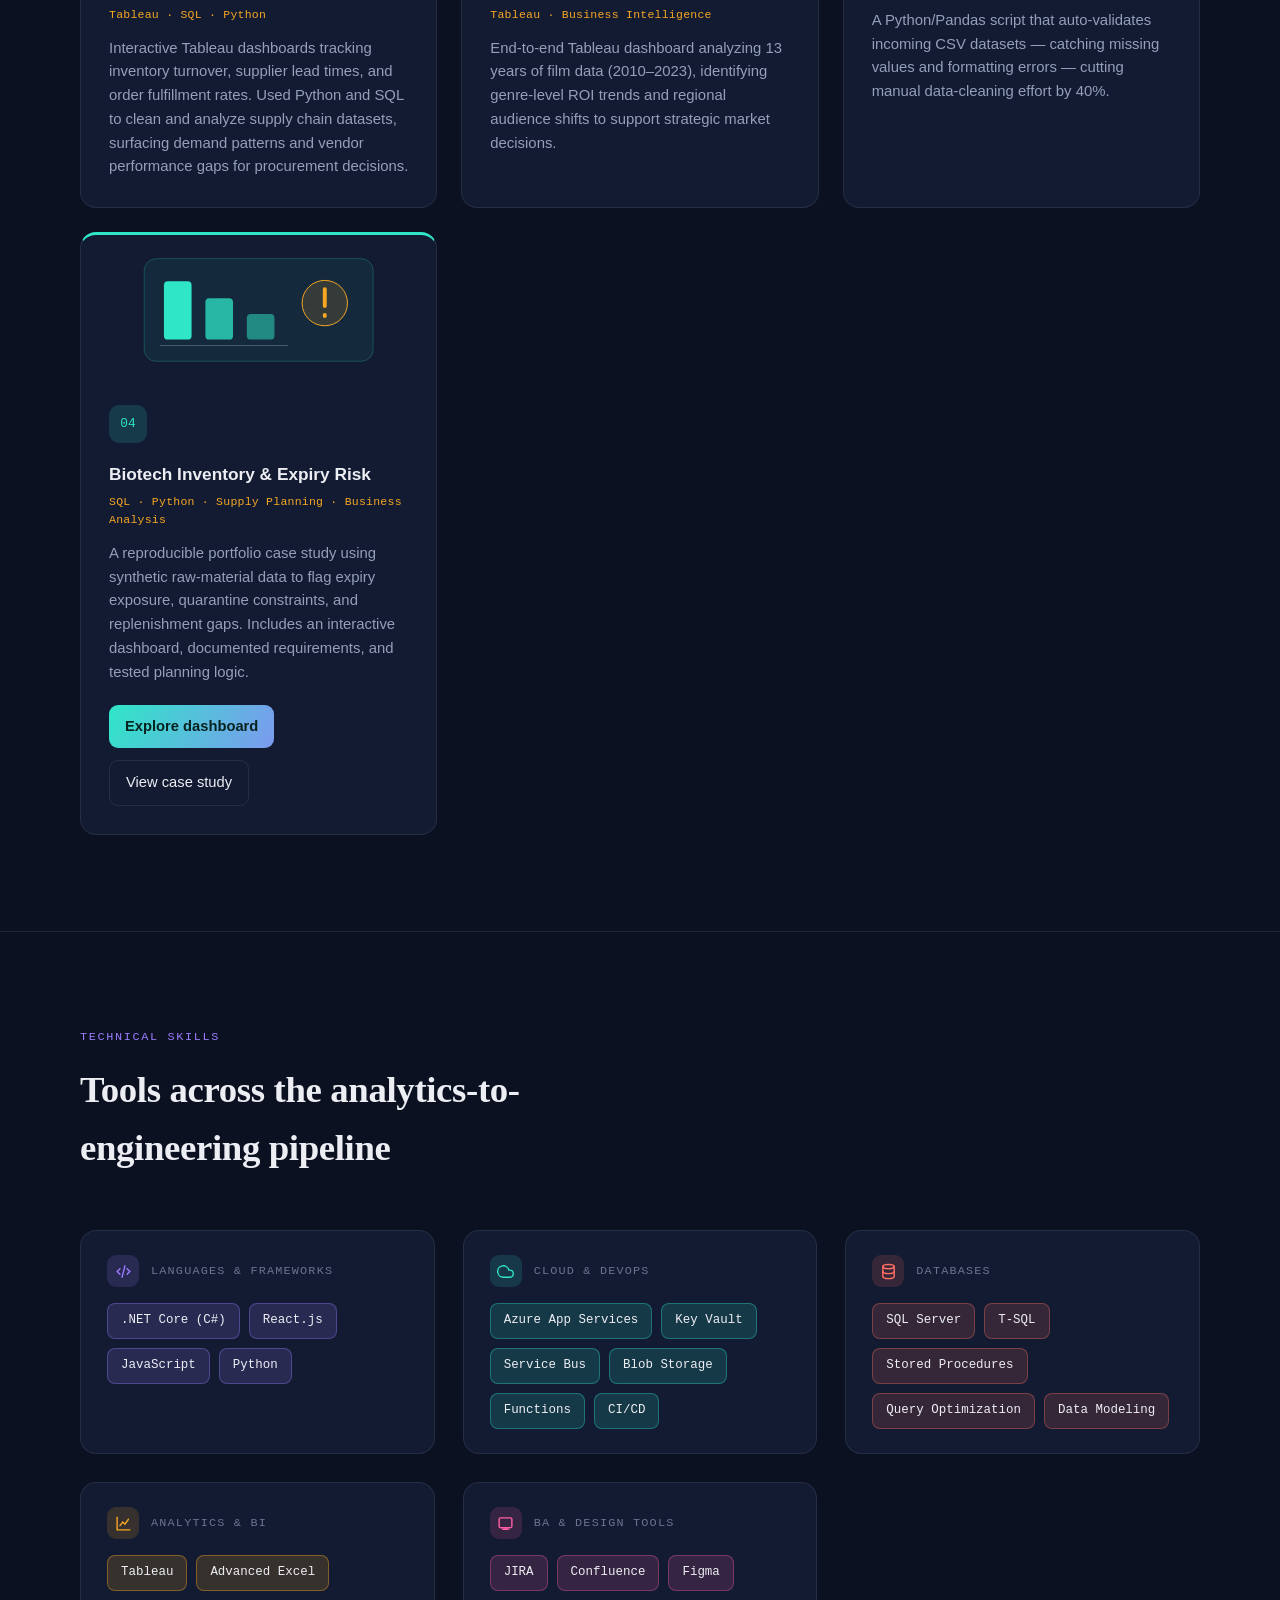
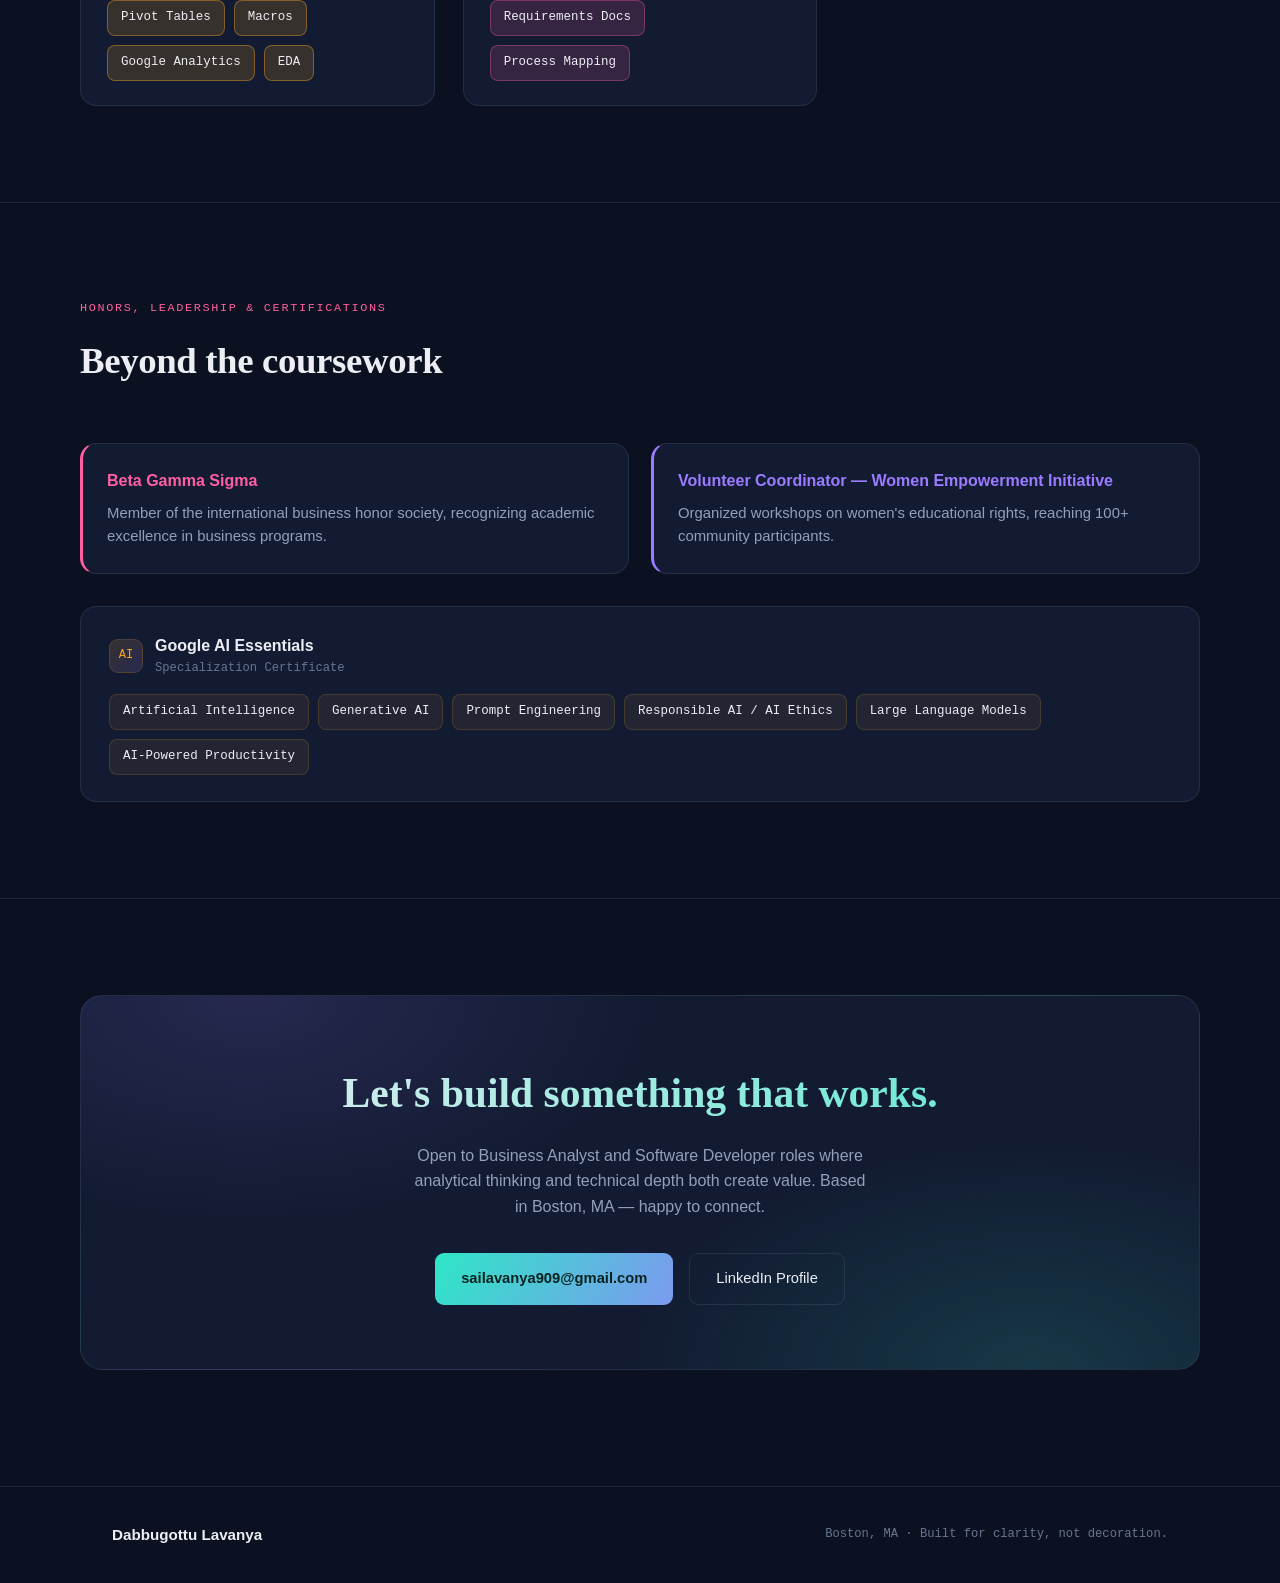
==== commit 92056962: "Add biotech inventory and expiry risk portfolio case study" ====
--- a/index.html
+++ b/index.html
@@ -545,6 +545,25 @@
       <p class="p-desc">A Python/Pandas script that auto-validates incoming CSV datasets — catching missing values and formatting errors — cutting manual data-cleaning effort by 40%.</p>
       </div>
     </div>
+    <article class="p-card" style="border-top-color:var(--teal)">
+      <svg class="p-visual" viewBox="0 0 300 150" xmlns="http://www.w3.org/2000/svg" role="img" aria-label="Illustration of biotech inventory risk analysis">
+        <rect x="34" y="24" width="232" height="104" rx="12" fill="rgba(47,230,199,0.07)" stroke="rgba(47,230,199,0.24)"/>
+        <g fill="#2FE6C7"><rect x="54" y="47" width="28" height="59" rx="4"/><rect x="96" y="64" width="28" height="42" rx="4" opacity=".75"/><rect x="138" y="80" width="28" height="26" rx="4" opacity=".5"/></g>
+        <circle cx="217" cy="69" r="23" fill="rgba(245,166,35,.14)" stroke="#F5A623"/>
+        <path d="M217 55v17m0 9v1" stroke="#F5A623" stroke-width="4" stroke-linecap="round"/>
+        <path d="M50 112h130" stroke="rgba(148,163,184,.4)"/>
+      </svg>
+      <div class="p-body">
+        <div class="p-icon" style="background:var(--teal-soft);color:var(--teal)">04</div>
+        <h3 class="p-title">Biotech Inventory &amp; Expiry Risk</h3>
+        <div class="p-stack">SQL · Python · Supply Planning · Business Analysis</div>
+        <p class="p-desc">A reproducible portfolio case study using synthetic raw-material data to flag expiry exposure, quarantine constraints, and replenishment gaps. Includes an interactive dashboard, documented requirements, and tested planning logic.</p>
+        <div style="display:flex;flex-wrap:wrap;gap:12px;margin-top:20px">
+          <a class="btn btn-primary" style="padding:10px 16px" href="projects/biotech-inventory-risk/site/">Explore dashboard</a>
+          <a class="btn btn-ghost" style="padding:10px 16px" href="https://github.com/sailavanya909-hue/Portfolio/tree/main/projects/biotech-inventory-risk">View case study</a>
+        </div>
+      </div>
+    </article>
   </div>
 </section>
 
@@ -694,3 +713,4 @@
 
 </body>
 </html>
+
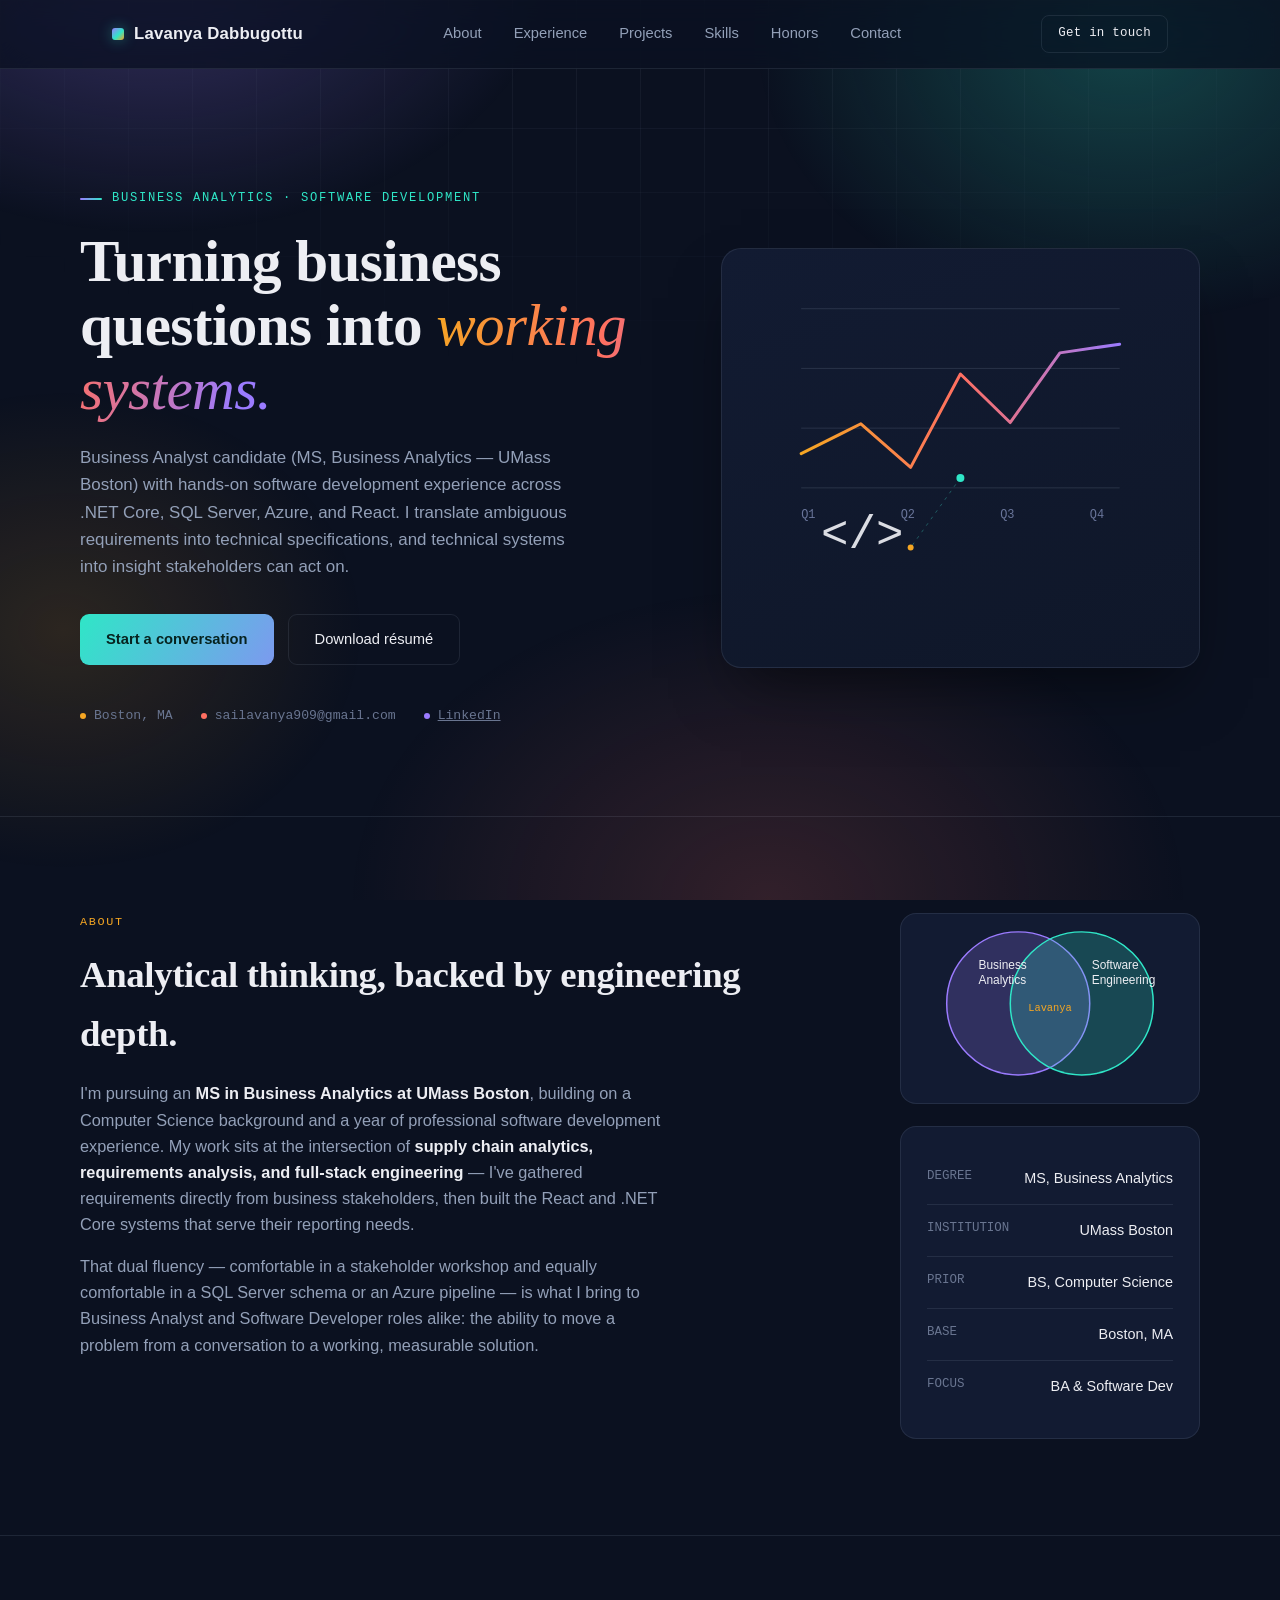
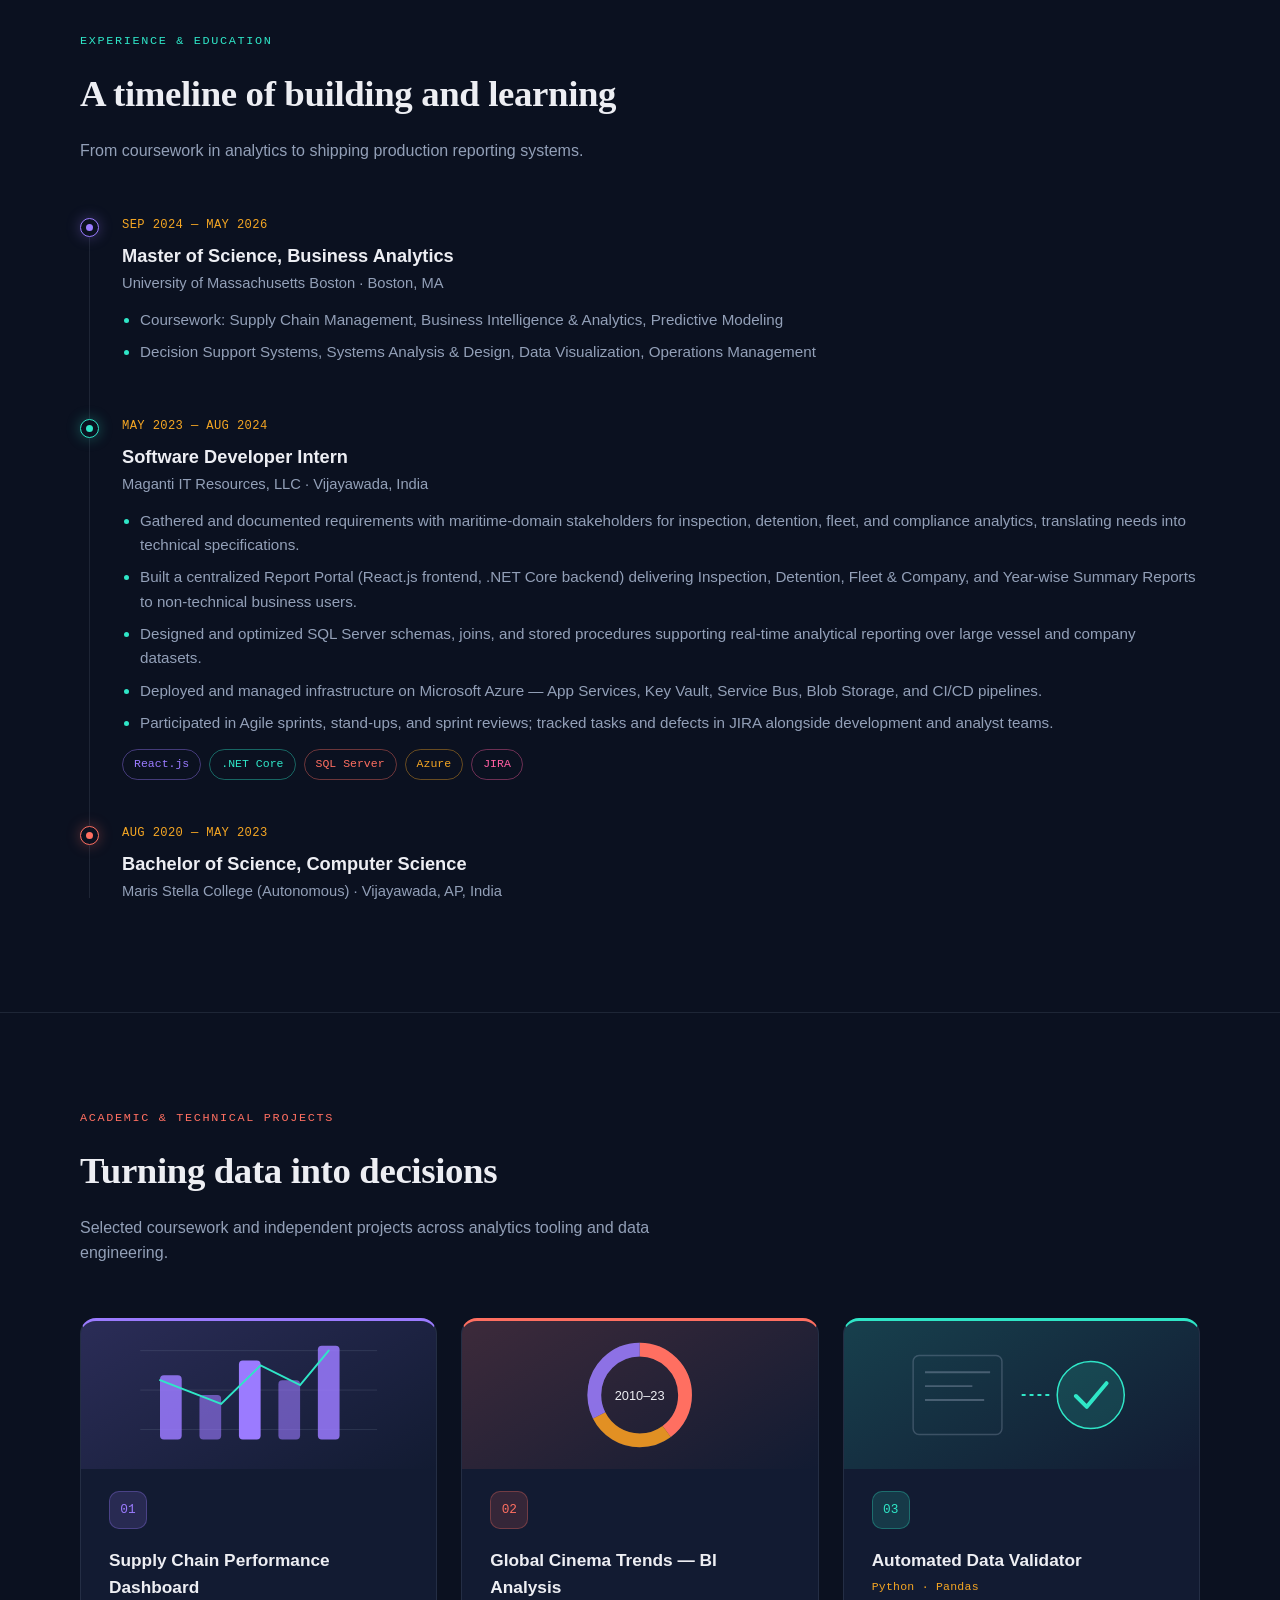
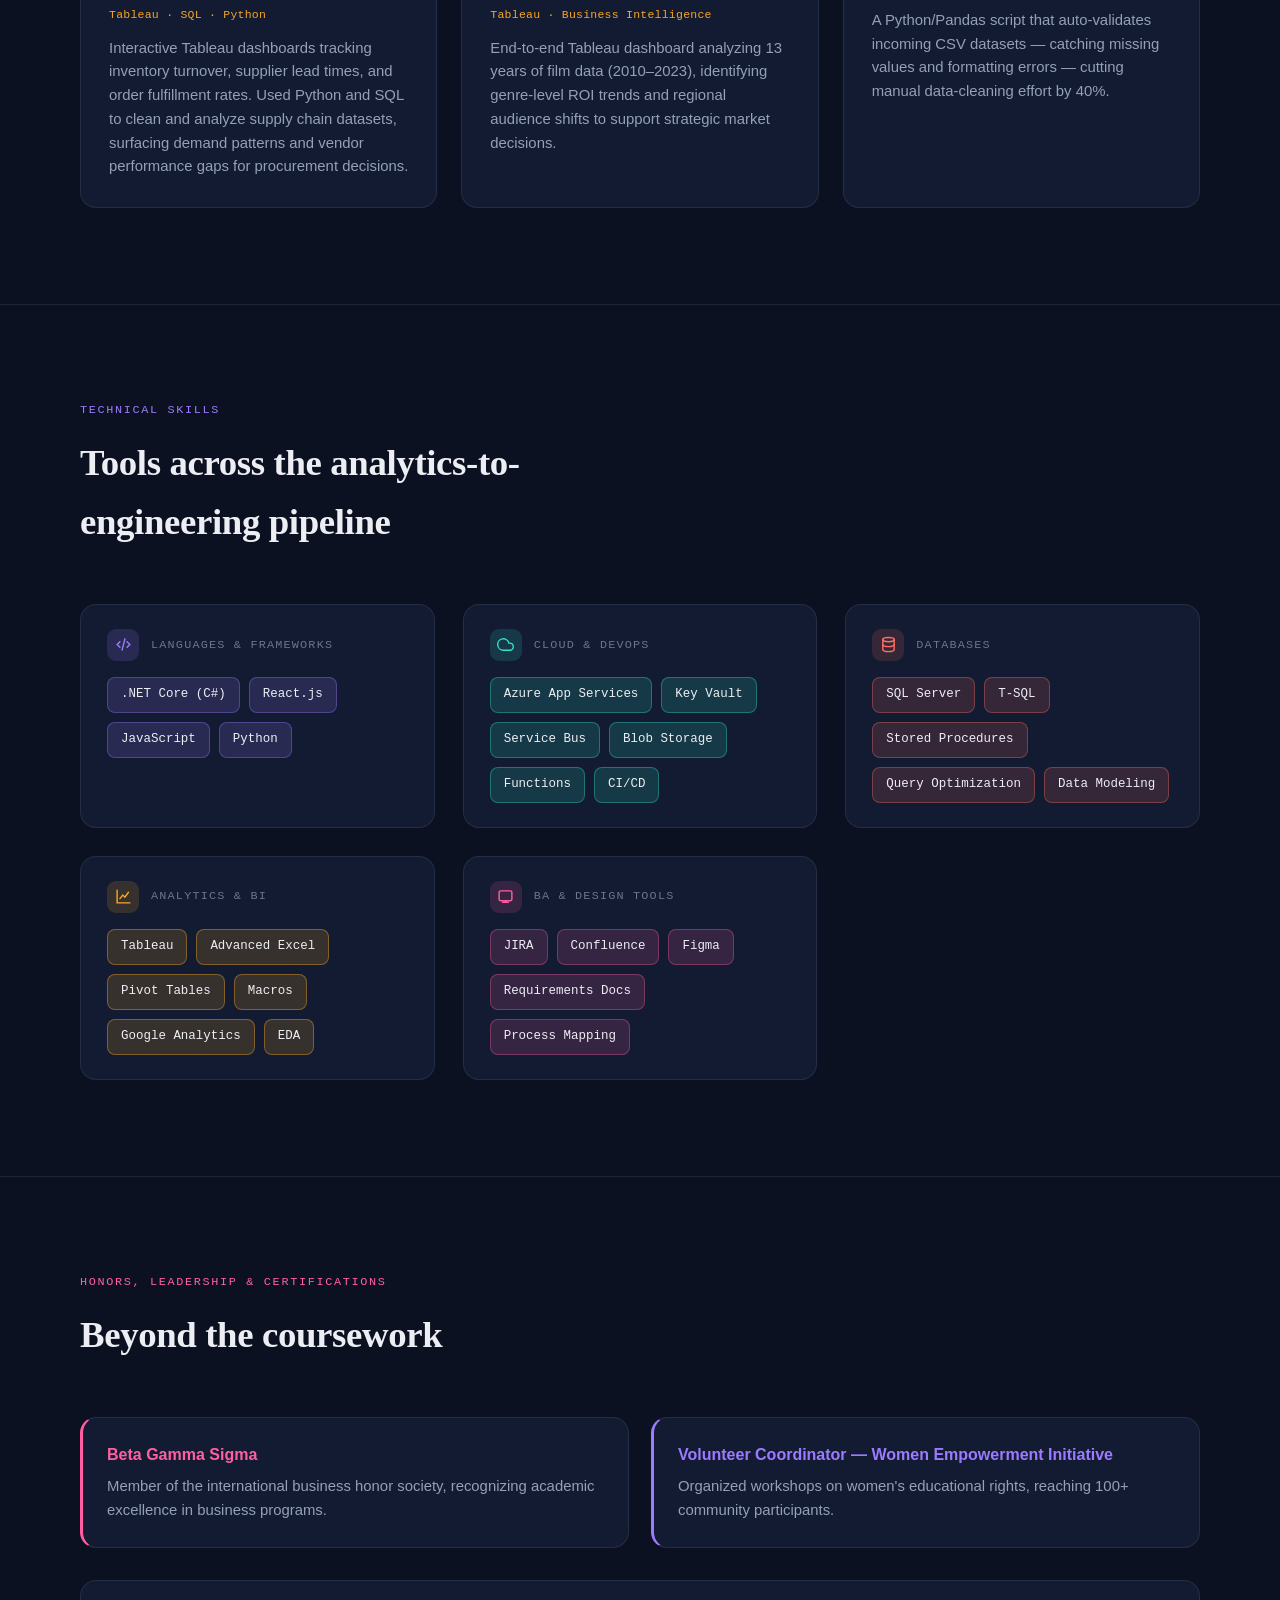
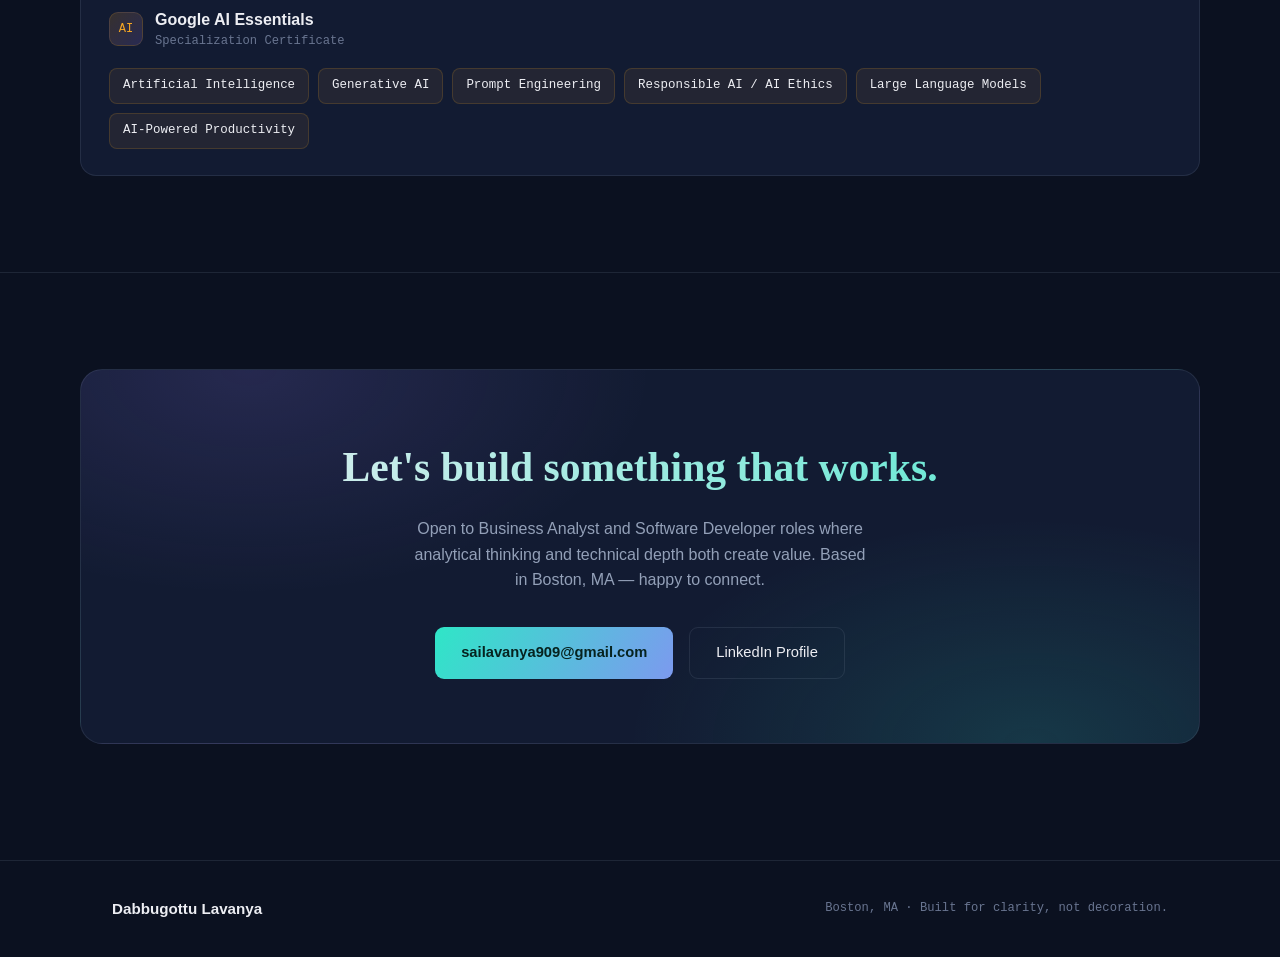
==== commit 8a6f428d: "Remove superseded inventory project" ====
--- a/index.html
+++ b/index.html
@@ -545,25 +545,6 @@
       <p class="p-desc">A Python/Pandas script that auto-validates incoming CSV datasets — catching missing values and formatting errors — cutting manual data-cleaning effort by 40%.</p>
       </div>
     </div>
-    <article class="p-card" style="border-top-color:var(--teal)">
-      <svg class="p-visual" viewBox="0 0 300 150" xmlns="http://www.w3.org/2000/svg" role="img" aria-label="Illustration of biotech inventory risk analysis">
-        <rect x="34" y="24" width="232" height="104" rx="12" fill="rgba(47,230,199,0.07)" stroke="rgba(47,230,199,0.24)"/>
-        <g fill="#2FE6C7"><rect x="54" y="47" width="28" height="59" rx="4"/><rect x="96" y="64" width="28" height="42" rx="4" opacity=".75"/><rect x="138" y="80" width="28" height="26" rx="4" opacity=".5"/></g>
-        <circle cx="217" cy="69" r="23" fill="rgba(245,166,35,.14)" stroke="#F5A623"/>
-        <path d="M217 55v17m0 9v1" stroke="#F5A623" stroke-width="4" stroke-linecap="round"/>
-        <path d="M50 112h130" stroke="rgba(148,163,184,.4)"/>
-      </svg>
-      <div class="p-body">
-        <div class="p-icon" style="background:var(--teal-soft);color:var(--teal)">04</div>
-        <h3 class="p-title">Biotech Inventory &amp; Expiry Risk</h3>
-        <div class="p-stack">SQL · Python · Supply Planning · Business Analysis</div>
-        <p class="p-desc">A reproducible portfolio case study using synthetic raw-material data to flag expiry exposure, quarantine constraints, and replenishment gaps. Includes an interactive dashboard, documented requirements, and tested planning logic.</p>
-        <div style="display:flex;flex-wrap:wrap;gap:12px;margin-top:20px">
-          <a class="btn btn-primary" style="padding:10px 16px" href="projects/biotech-inventory-risk/site/">Explore dashboard</a>
-          <a class="btn btn-ghost" style="padding:10px 16px" href="https://github.com/sailavanya909-hue/Portfolio/tree/main/projects/biotech-inventory-risk">View case study</a>
-        </div>
-      </div>
-    </article>
   </div>
 </section>
 
